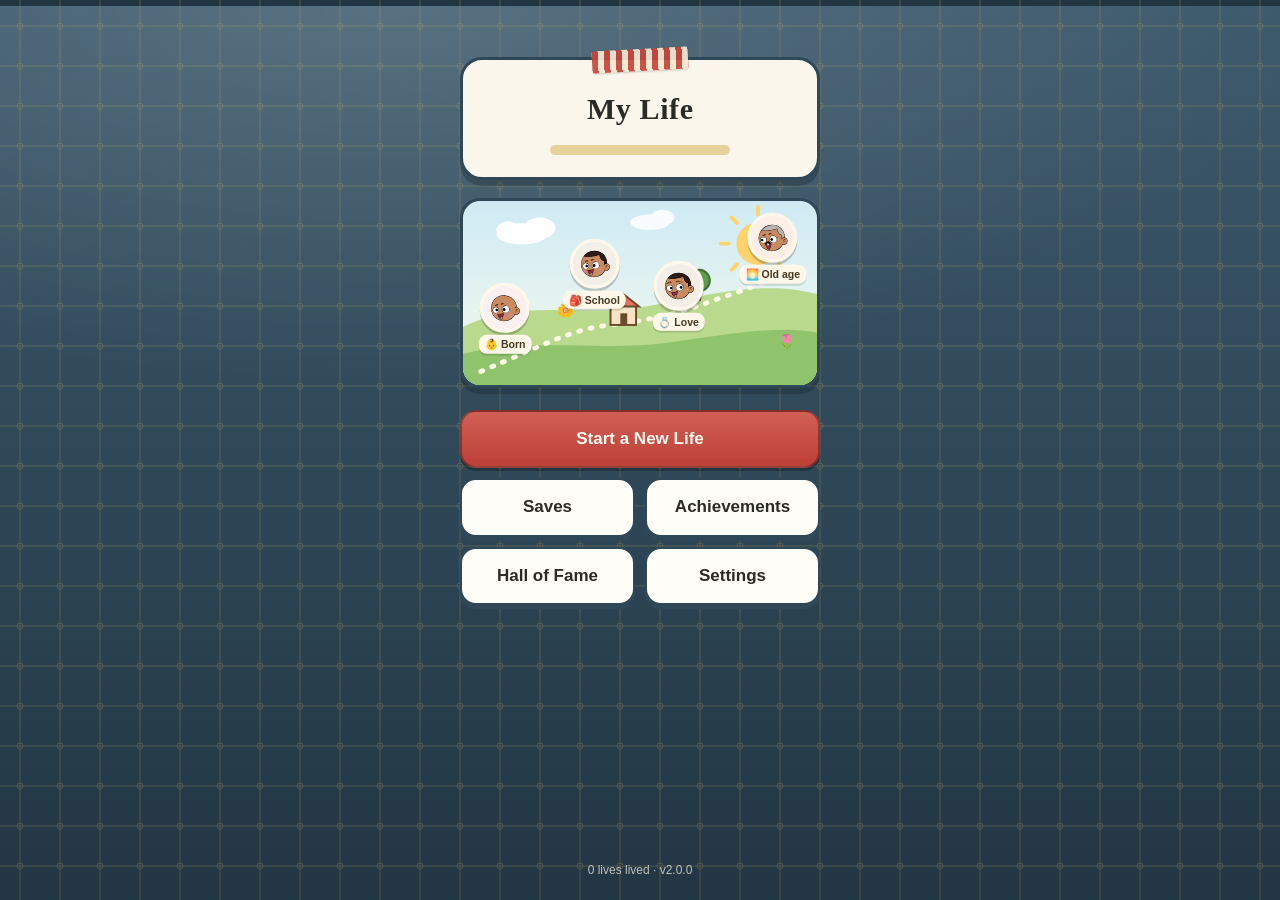
==== web/index.html @ f68b86b7 "v2.0: identity-exclusive years and New Years, red & spy families, partners, prison, nanny, graves [s" ====
<!doctype html>
<html lang="zh-CN">
<head>
<meta charset="utf-8">
<meta name="viewport" content="width=device-width, initial-scale=1, maximum-scale=1, user-scalable=no, viewport-fit=cover">
<meta name="theme-color" content="#f6f9f3" media="(prefers-color-scheme: light)">
<meta name="theme-color" content="#1d3a2e" media="(prefers-color-scheme: dark)">
<meta name="format-detection" content="telephone=no">
<title>我的一生 · My Life</title>
<link rel="stylesheet" href="css/style.css">
</head>
<body>
<div id="app"></div>
<script src="js/core.js"></script>
<script src="js/s2t.js"></script>
<script src="js/data/world.js"></script>
<script src="js/data/names.js"></script>
<script src="js/data/edu.js"></script>
<script src="js/data/jobs.js"></script>
<script src="js/data/people.js"></script>
<script src="js/data/items.js"></script>
<script src="js/data/history.js"></script>
<script src="js/data/history2.js"></script>
<script src="js/data/codes.js"></script>
<script src="js/engine/base.js"></script>
<script src="js/engine/npc.js"></script>
<script src="js/engine/life.js"></script>
<script src="js/engine/school.js"></script>
<script src="js/engine/career.js"></script>
<script src="js/engine/service.js"></script>
<script src="js/engine/crime.js"></script>
<script src="js/engine/money.js"></script>
<script src="js/engine/health.js"></script>
<script src="js/engine/love.js"></script>
<script src="js/engine/year.js"></script>
<script src="js/engine/vip.js"></script>
<script src="js/engine/ending.js"></script>
<script src="js/engine/chat.js"></script>
<script src="js/engine/actions.js"></script>
<script src="js/engine/actions2.js"></script>
<script src="js/engine/npcacts.js"></script>
<script src="js/events/child.js"></script>
<script src="js/events/teen.js"></script>
<script src="js/events/adult.js"></script>
<script src="js/events/love.js"></script>
<script src="js/engine/circle.js"></script>
<script src="js/events/work.js"></script>
<script src="js/events/old.js"></script>
<script src="js/events/people.js"></script>
<script src="js/events/more.js"></script>
<script src="js/events/jobs2.js"></script>
<script src="js/events/origins.js"></script>
<script src="js/events/fame2.js"></script>
<script src="js/events/school2.js"></script>
<script src="js/events/misc.js"></script>
<script src="js/events/era.js"></script>
<script src="js/events/status.js"></script>
<script src="js/events/estate.js"></script>
<script src="js/events/underworld.js"></script>
<script src="js/events/class.js"></script>
<script src="js/events/prison.js"></script>
<script src="js/events/family2.js"></script>
<script src="js/events/childhood.js"></script>
<script src="js/events/identity.js"></script>
<script src="js/events/royal.js"></script>
<script src="js/events/jobs3.js"></script>
<script src="js/events/family3.js"></script>
<script src="js/events/endings2.js"></script>
<script src="js/events/family4.js"></script>
<script src="js/events/persona.js"></script>
<script src="js/events/kidlife.js"></script>
<script src="js/events/batch6.js"></script>
<script src="js/events/batch7.js"></script>
<script src="js/events/batch8.js"></script>
<script src="js/events/batch9.js"></script>
<script src="js/events/batch10.js"></script>
<script src="js/events/batch11.js"></script>
<script src="js/events/stories11.js"></script>
<script src="js/events/batch12.js"></script>
<script src="js/events/stories12.js"></script>
<script src="js/events/batch13.js"></script>
<script src="js/events/spy.js"></script>
<script src="js/events/batch14.js"></script>
<script src="js/events/life14.js"></script>
<script src="js/events/stories14.js"></script>
<script src="js/events/jobs15a.js"></script>
<script src="js/events/jobs15b.js"></script>
<script src="js/events/origins15a.js"></script>
<script src="js/events/origins15b.js"></script>
<script src="js/events/world15.js"></script>
<script src="js/events/service15.js"></script>
<script src="js/events/life15.js"></script>
<script src="js/events/talents15.js"></script>
<script src="js/events/partners15.js"></script>
<script src="js/events/features15.js"></script>
<script src="js/events/pending17.js"></script>
<script src="js/events/jobs17.js"></script>
<script src="js/events/origins17.js"></script>
<script src="js/events/world17.js"></script>
<script src="js/events/spy17.js"></script>
<script src="js/events/kids17.js"></script>
<script src="js/events/daily17.js"></script>
<script src="js/events/v18.js"></script>
<script src="js/events/stories18.js"></script>
<script src="js/events/v19.js"></script>
<script src="js/events/v19b.js"></script>
<script src="js/events/stories19.js"></script>
<script src="js/events/v20.js"></script>
<script src="js/events/v21.js"></script>
<script src="js/events/stories21.js"></script>
<script src="js/events/clean.js"></script>
<script src="js/games/games.js"></script>
<script src="js/games/games2.js"></script>
<script src="js/ui/avatar.js"></script>
<script src="js/lib/dicebear.js"></script>
<script src="js/lib/avstyles.js"></script>
<script src="js/ui/avatar2.js"></script>
<script src="js/ui/audio.js"></script>
<script src="js/ui/ui.js"></script>
<script src="js/ui/skins.js"></script>
<script src="js/ui/screens.js"></script>
<script src="js/ui/pages.js"></script>
<script src="js/ui/main.js"></script>
<script src="js/ui/ui2.js"></script>
<script src="js/ui/ui3.js"></script>
<script src="js/ui/ui4.js"></script>
<script src="js/ui/ui5.js"></script>
<script src="js/ui/ui6.js"></script>
<script src="js/ui/ui7.js"></script>
<script src="js/ui/ui8.js"></script>
<script src="js/ui/ui9.js"></script>
</body>
</html>
---- web/css/style.css ----
/* My Life — a ring-bound notebook on a wooden desk */
:root {
  --desk: #8d5d3b;
  --desk2: #6f4529;
  --desk3: #a8744b;
  --paper: #fbf6ea;
  --paper2: #fffdf6;
  --line: #e9dcc2;
  --grid: #efe4cf;
  --grid2: #dccaa8;
  --ink: #3d2b20;
  --ink2: #6f5a4a;
  --ink3: #a48f7c;
  --brown: #5b3a29;
  --green: #5a8a3a;
  --red: #c94a35;
  --blue: #3a7bbf;
  --blue-soft: #f6ead0;
  --yellow: #f2c94c;
  --yellow-soft: #f8e6a2;
  --rose: #ee8e8c;
  --sky: #6d9be3;
  --leaf: #93cf63;
  --gold: #efc463;
  --coral: #f0a06a;
  --violet: #a98be2;
  --teal: #7fd0c2;
  --track: #4b3a31;
  --shadow: 0 2px 0 rgba(61, 43, 32, .12), 0 10px 24px rgba(61, 43, 32, .18);
  --veil: rgba(40, 24, 14, .5);
  --serif: "Kaiti SC", "STKaiti", "KaiTi", "BiauKai", "Songti SC", "Noto Serif CJK SC", Georgia, serif;
  --round: "Yuanti SC", "PingFang SC", "PingFang TC", "Hiragino Maru Gothic ProN", -apple-system, "Helvetica Neue", Arial, sans-serif;
  --sans: -apple-system, "PingFang SC", "PingFang TC", "Hiragino Sans GB", "Noto Sans CJK SC", "Helvetica Neue", Arial, sans-serif;
  --safe-t: env(safe-area-inset-top, 0px);
  --safe-b: env(safe-area-inset-bottom, 0px);
  color-scheme: light;
}
:root[data-theme="dark"] {
  --desk: #3a281d; --desk2: #2a1c14; --desk3: #4d3527;
  --paper: #2a2420; --paper2: #332b26; --line: rgba(255, 240, 220, .08); --grid: rgba(255, 240, 220, .08); --grid2: rgba(255, 240, 220, .16);
  --ink: #f2e7d8; --ink2: #cdbba6; --ink3: #9c8977; --brown: #1c120c;
  --green: #a9d58a; --red: #f08f7a; --blue: #8fbaf0; --blue-soft: rgba(242, 201, 76, .14); --yellow: #f2d27a; --yellow-soft: rgba(242, 210, 122, .22);
  --track: #1c1511;
  --shadow: 0 2px 0 rgba(0, 0, 0, .3), 0 10px 26px rgba(0, 0, 0, .45); --veil: rgba(10, 6, 4, .62); color-scheme: dark;
}
@media (prefers-color-scheme: dark) {
  :root[data-theme="sysdark-unused"] {
    --desk: #3a281d; --desk2: #2a1c14; --desk3: #4d3527;
    --paper: #2a2420; --paper2: #332b26; --line: rgba(255, 240, 220, .08); --grid: rgba(255, 240, 220, .08); --grid2: rgba(255, 240, 220, .16);
    --ink: #f2e7d8; --ink2: #cdbba6; --ink3: #9c8977; --brown: #1c120c;
    --green: #a9d58a; --red: #f08f7a; --blue: #8fbaf0; --blue-soft: rgba(242, 201, 76, .14); --yellow: #f2d27a; --yellow-soft: rgba(242, 210, 122, .22);
    --track: #1c1511;
    --shadow: 0 2px 0 rgba(0, 0, 0, .3), 0 10px 26px rgba(0, 0, 0, .45); --veil: rgba(10, 6, 4, .62); color-scheme: dark;
  }
}
* { box-sizing: border-box; -webkit-tap-highlight-color: transparent; }
html, body { margin: 0; height: 100%; overflow: hidden; background: var(--paper); color: var(--ink); font-family: var(--sans); font-size: 15px; line-height: 1.55; -webkit-user-select: none; user-select: none; -webkit-text-size-adjust: 100%; }
button { font: inherit; color: inherit; border: 0; background: none; padding: 0; cursor: pointer; touch-action: manipulation; }
input, textarea, select { font: inherit; color: var(--ink); -webkit-user-select: text; user-select: text; }
button:focus-visible, input:focus-visible, select:focus-visible { outline: 2px solid var(--blue); outline-offset: 2px; }
.num { font-variant-numeric: tabular-nums; }
#app { position: fixed; inset: 0; display: flex; flex-direction: column; }

/* paper surfaces */
.grid-paper, .lined {
  background-color: var(--paper);
  background-image: repeating-linear-gradient(to bottom, transparent 0, transparent 31px, var(--line) 31px, var(--line) 32px);
  background-position: 0 6px;
}
.wood {
  background-color: var(--desk);
  background-image:
    radial-gradient(120% 60% at 20% 0%, rgba(255, 255, 255, .08), transparent 60%),
    repeating-linear-gradient(97deg, rgba(0, 0, 0, .06) 0 2px, transparent 2px 11px),
    repeating-linear-gradient(83deg, rgba(255, 255, 255, .035) 0 1px, transparent 1px 17px),
    linear-gradient(180deg, var(--desk3), var(--desk) 40%, var(--desk2));
}

/* ---------- the desk ---------- */
.desk { flex: 1; display: flex; flex-direction: column; overflow: hidden; position: relative;
  background-color: var(--desk);
  background-image:
    radial-gradient(120% 60% at 20% 0%, rgba(255, 255, 255, .08), transparent 60%),
    repeating-linear-gradient(97deg, rgba(0, 0, 0, .06) 0 2px, transparent 2px 11px),
    repeating-linear-gradient(83deg, rgba(255, 255, 255, .035) 0 1px, transparent 1px 17px),
    linear-gradient(180deg, var(--desk3), var(--desk) 40%, var(--desk2));
  padding: calc(var(--safe-t) + 6px) 10px calc(var(--safe-b) + 8px) 18px; }
.leaf { position: absolute; width: 74px; height: 74px; pointer-events: none; opacity: .9; z-index: 0;
  background: no-repeat center/contain url("data:image/svg+xml,%3Csvg xmlns='http://www.w3.org/2000/svg' viewBox='0 0 100 100'%3E%3Cpath d='M50 92 C49 75 47 62 44 52 C30 50 12 40 8 22 C24 14 40 18 50 30 C60 18 76 14 92 22 C88 40 70 50 56 52 C53 62 51 75 50 92Z' fill='%23c9dc7a' stroke='%23a6bd55' stroke-width='2'/%3E%3Cpath d='M50 90 V34 M50 52 L30 32 M50 52 L70 32' stroke='%23a6bd55' stroke-width='1.5' fill='none'/%3E%3C/svg%3E"); }
.leaf.l1 { top: calc(var(--safe-t) - 8px); left: 34%; transform: rotate(160deg); }
.leaf.l2 { bottom: calc(var(--safe-b) - 14px); right: -14px; transform: rotate(-30deg); width: 86px; height: 86px; }
.deskbar { display: flex; align-items: center; justify-content: space-between; gap: 8px; padding: 0 2px 6px 4px; position: relative; z-index: 2; }
.agechip { color: #fff8ea; font-family: var(--round); font-weight: 800; font-size: 20px; text-shadow: 0 2px 0 rgba(0, 0, 0, .25); display: flex; align-items: baseline; gap: 8px; }
.agechip small { font-size: 12.5px; font-weight: 600; opacity: .8; }
.pills { display: flex; gap: 8px; }
.pill { height: 36px; min-width: 48px; padding: 0 12px; border-radius: 18px; background: rgba(40, 24, 14, .35); color: #fff8ea; font-size: 17px; font-weight: 800; display: grid; place-items: center; position: relative; box-shadow: inset 0 1px 0 rgba(255, 255, 255, .12); }
.pill:active { background: rgba(40, 24, 14, .55); }
.pill .badge { top: -4px; right: -4px; }

/* the ring-bound notebook */
.book { flex: 1; min-height: 0; position: relative; z-index: 1; border-radius: 20px; background: var(--brown); padding: 0 0 7px 0; box-shadow: 0 6px 0 rgba(0, 0, 0, .18), 0 14px 30px rgba(0, 0, 0, .25); }
.book .page { position: absolute; inset: 0 7px 9px 10px; border-radius: 16px; background: var(--paper); overflow: hidden; display: flex; flex-direction: column; border: 2.5px solid #4a2f21; }
.ring { position: absolute; left: -15px; width: 32px; height: 18px; border: 5px solid #d9a55a; border-right-color: transparent; border-radius: 12px 0 0 12px; z-index: 3; box-shadow: inset 0 -2px 0 rgba(0, 0, 0, .15), 0 2px 0 rgba(0, 0, 0, .25); }
.ring.r1 { top: 14%; } .ring.r2 { top: calc(14% + 24px); } .ring.r3 { top: 64%; } .ring.r4 { top: calc(64% + 24px); }
.ribbon { text-align: center; padding: 10px 0 2px; }
.ribbon span { display: inline-block; font-family: var(--serif); font-size: 16px; letter-spacing: .25em; color: #5b3a29; padding: 3px 26px; background: linear-gradient(transparent 12%, #f3dc9e 12%, #f3dc9e 88%, transparent 88%); border-radius: 40% 60% 55% 45% / 60% 40% 60% 40%; }
:root[data-theme="dark"] .ribbon span { color: #3b2a20; }

/* ---------- header (inside the page) ---------- */
.hdr { padding: 6px 14px 8px 18px; display: flex; gap: 12px; align-items: center; position: relative; z-index: 2; }
.hdr .av { width: 66px; height: 66px; flex: none; border-radius: 50%; overflow: hidden; border: 3.5px solid var(--brown); background: #fff; box-shadow: 0 2px 0 rgba(0, 0, 0, .12); }
:root[data-theme="dark"] .hdr .av { border-color: #c9a27a; }
.hdr .who { flex: 1; min-width: 0; }
.hdr .nm { font-family: var(--serif); font-size: 22px; font-weight: 700; display: flex; align-items: baseline; gap: 8px; white-space: nowrap; overflow: hidden; letter-spacing: .06em; }
.hdr .ttl { font-family: var(--serif); font-size: 14px; color: var(--ink2); white-space: nowrap; overflow: hidden; text-overflow: ellipsis; margin-top: 2px; }
.purse { display: flex; flex-direction: column; align-items: flex-end; gap: 6px; flex: none; }
.money { font-family: var(--round); font-weight: 800; font-size: 15px; white-space: nowrap; display: flex; align-items: center; gap: 5px; color: var(--ink); }
.money .note { width: 18px; height: 13px; border-radius: 3px; background: linear-gradient(135deg, #bfe3d8, #8fc9b8); border: 1.5px solid #4f8f7c; transform: rotate(-12deg); display: inline-block; }
.money.neg { color: var(--red); }
.energy { display: flex; align-items: center; gap: 6px; color: var(--ink2); white-space: nowrap; font-size: 12.5px; font-family: var(--serif); }
.energy .bar { position: relative; width: 82px; height: 20px; border-radius: 10px; background: var(--track); overflow: hidden; border: 2px solid var(--brown); }
.energy .bar i { display: block; height: 100%; background: linear-gradient(180deg, #8fdcf0, #55b8d8); border-radius: 8px; }
.energy .bar b { position: absolute; inset: 0; display: grid; place-items: center; color: #fff; font-size: 11.5px; font-family: var(--round); font-weight: 800; text-shadow: 0 1px 0 rgba(0, 0, 0, .35); }
.hbtn { width: 38px; height: 38px; border-radius: 50%; display: grid; place-items: center; font-size: 19px; position: relative; flex: none; }
.badge { position: absolute; top: 2px; right: 0; min-width: 18px; height: 18px; padding: 0 4px; border-radius: 9px; background: var(--red); color: #fff; font-size: 11px; font-weight: 800; line-height: 18px; text-align: center; box-shadow: 0 0 0 2px #fff8ea; }
.vipmark { font-size: 11px; font-weight: 800; color: #6b4a00; background: linear-gradient(180deg, #ffe08a, #f2b632); border-radius: 6px; padding: 0 5px; font-family: var(--round); letter-spacing: 0; }

/* ---------- stats ---------- */
.stats { display: grid; grid-template-columns: 1fr 1fr; gap: 7px 14px; padding: 4px 14px 10px 18px; }
.st { display: flex; align-items: center; gap: 7px; font-size: 14px; color: var(--ink); font-family: var(--serif); }
.st .l { width: 2.4em; flex: none; letter-spacing: .1em; }
:root[lang="en"] .st .l { width: 4.4em; letter-spacing: 0; font-size: 12px; font-family: var(--round); font-weight: 700; white-space: nowrap; }
.bars2 .st .l { width: auto; min-width: 2.4em; }
:root[lang="en"] .bars2 .st .l { width: 5.4em; }
.bars2 .st .bar { height: 18px; }
:root[lang="en"] .hdr .nm { font-size: 19px; letter-spacing: 0; }
:root[lang="en"] .hdr .ttl { font-size: 12.5px; }
:root[lang="en"] .energy .lbl { display: none; }
.hdr .nm span:first-child { overflow: visible; text-overflow: clip; }
.st .bar { position: relative; flex: 1; height: 22px; border-radius: 11px; background: var(--track); overflow: hidden; border: 2px solid var(--brown); }
.st .bar i { display: block; height: 100%; border-radius: 9px; transition: width .4s; box-shadow: inset 0 3px 0 rgba(255, 255, 255, .25); }
.st .bar b { position: absolute; inset: 0; display: grid; place-items: center; color: #fff; font-family: var(--round); font-size: 12.5px; font-weight: 800; text-shadow: 0 1px 0 rgba(0, 0, 0, .4); }
.c-rose { background: var(--rose); } .c-sky { background: var(--sky); } .c-leaf { background: var(--leaf); } .c-gold { background: var(--gold); } .c-coral { background: var(--coral); } .c-violet { background: var(--violet); } .c-teal { background: var(--teal); }

/* ---------- diary ---------- */
.diary { flex: 1; overflow-y: auto; -webkit-overflow-scrolling: touch; padding: 4px 16px 32px 22px; position: relative; border-top: 1.5px dashed var(--grid2); font-family: var(--serif); background-attachment: local; background-position: 0 4px; }
.yr { margin: 0; }
.yr h4 { margin: 0 0 2px; font-size: 18px; font-weight: 700; color: var(--ink); display: flex; gap: 10px; align-items: baseline; line-height: 32px; }
.yr h4 .a { font-family: var(--round); font-weight: 800; }
.yr h4 .y { color: var(--ink3); font-weight: 500; font-size: 12.5px; font-family: var(--round); }
.yr p { margin: 0; font-size: 16px; line-height: 32px; letter-spacing: .03em; }
.yr p.n { color: var(--ink2); font-size: 14px; }
.more { display: block; margin: 0 auto; height: 32px; line-height: 32px; color: var(--blue); font-size: 13px; font-family: var(--round); }

/* ---------- fabric tabs & pencil ---------- */
.tabs { display: grid; grid-template-columns: repeat(4, 1fr); gap: 8px; padding: 0 6px; margin-top: -4px; position: relative; z-index: 2; }
.tab { height: 52px; border-radius: 4px 4px 12px 12px; display: grid; place-items: center; font-family: var(--round); font-size: 19px; font-weight: 900; color: #fff; letter-spacing: .12em; text-shadow: 0 2px 0 rgba(0, 0, 0, .28); position: relative; box-shadow: 0 4px 0 rgba(0, 0, 0, .22); transform: rotate(var(--tilt, 0deg)); }
.tab::before { content: ""; position: absolute; inset: 4px; border: 2px dashed rgba(255, 255, 255, .55); border-radius: 3px 3px 9px 9px; }
.tab span { position: relative; }
:root[lang="en"] .tab { font-size: 12.5px; letter-spacing: 0; }
.tab:active { transform: translateY(2px) rotate(var(--tilt, 0deg)); box-shadow: 0 2px 0 rgba(0, 0, 0, .22); }
.t-yellow { background: linear-gradient(180deg, #f8d466, #eeb93c); --tilt: -2deg; }
.t-red { background: linear-gradient(180deg, #f08c7c, #dc6a5a); --tilt: 1.5deg; }
.t-blue { background: linear-gradient(180deg, #7fb4ee, #5492d8); --tilt: -1deg; }
.t-green { background: linear-gradient(180deg, #8fd06f, #67b04c); --tilt: 2deg; }
.pencilrow { padding: 12px 4px 0; position: relative; z-index: 2; }
.pencil { width: 100%; height: 62px; display: flex; align-items: stretch; filter: drop-shadow(0 5px 0 rgba(0, 0, 0, .25)); transition: transform .12s; }
.pencil .body { flex: 1; border-radius: 22px 6px 6px 22px; background: linear-gradient(180deg, #e5644c 0%, #c84530 45%, #a9341f 100%); color: #fff7ea; display: flex; flex-direction: column; align-items: center; justify-content: center; border: 2.5px solid #5b2416; border-right: 0; position: relative; }
.pencil .body::before { content: ""; position: absolute; left: 10px; right: 6px; top: 9px; height: 5px; border-radius: 3px; background: rgba(255, 255, 255, .22); }
.pencil .body b { font-family: var(--serif); font-size: 23px; letter-spacing: .3em; line-height: 1.1; text-shadow: 0 2px 0 rgba(0, 0, 0, .25); }
:root[lang="en"] .pencil .body b { font-family: var(--round); letter-spacing: .06em; font-size: 19px; }
.pencil .body small { font-size: 11px; opacity: .85; font-family: var(--round); letter-spacing: .05em; }
.pencil .tip { width: 58px; flex: none; position: relative; background: #f1d1a2; clip-path: polygon(0 0, 100% 50%, 0 100%); }
.pencil .tip::after { content: ""; position: absolute; right: 0; top: 50%; width: 18px; height: 20px; transform: translateY(-50%); background: #3a2a22; clip-path: polygon(0 0, 100% 50%, 0 100%); }
.pencil:active { transform: translateY(3px); filter: drop-shadow(0 2px 0 rgba(0, 0, 0, .25)); }
.pencil[disabled] { opacity: .6; }
.pencil.thud { animation: thud .35s ease-out; }
@keyframes thud { 0% { transform: translateX(-6px); } 50% { transform: translateX(4px); } 100% { transform: none; } }
/* ---------- sheets (pages over the diary) ---------- */
.sheet { position: fixed; inset: 0; z-index: 20; display: flex; flex-direction: column; background: var(--paper); transform: translateY(100%); transition: transform .26s cubic-bezier(.2, .8, .2, 1); }
.sheet.on { transform: none; }
.sheet .sh { padding: calc(var(--safe-t) + 8px) 8px 8px; display: flex; align-items: center; gap: 6px; background: var(--paper2); border-bottom: 2px solid var(--grid2); }
.sheet .sh h3 { flex: 1; margin: 0; font-family: var(--serif); font-size: 18px; text-align: center; }
.sheet .sh .sp { width: 38px; }
.sheet .sb { flex: 1; overflow-y: auto; -webkit-overflow-scrolling: touch; padding: 12px 14px calc(var(--safe-b) + 20px); }
.back { width: 38px; height: 38px; border-radius: 50%; font-size: 22px; display: grid; place-items: center; color: var(--blue); }

/* list rows */
.grp { font-size: 12.5px; color: var(--green); font-weight: 700; margin: 14px 2px 6px; display: flex; align-items: center; gap: 8px; }
.grp::after { content: ""; flex: 1; height: 1px; background: var(--grid2); }
.grp:first-child { margin-top: 2px; }
.row { display: flex; align-items: center; gap: 11px; width: 100%; text-align: left; padding: 10px 11px; background: var(--paper2); border: 1px solid var(--grid2); border-radius: 12px; margin-bottom: 7px; min-height: 52px; }
.row:active { background: var(--blue-soft); }
.row .ic { font-size: 23px; width: 32px; text-align: center; flex: none; }
.row .avs { width: 40px; height: 40px; border-radius: 50%; overflow: hidden; flex: none; border: 1.5px solid var(--grid2); background: var(--paper); }
.row .tx { flex: 1; min-width: 0; }
.row .t { font-weight: 600; font-size: 15px; display: flex; align-items: center; gap: 6px; }
.row .s { font-size: 12.5px; color: var(--ink2); white-space: nowrap; overflow: hidden; text-overflow: ellipsis; }
.row .s.wrap { white-space: normal; }
.row .rt { flex: none; text-align: right; font-size: 12px; color: var(--ink2); display: flex; flex-direction: column; align-items: flex-end; gap: 2px; }
.row.dis { opacity: .45; }
.row.lock .t::after { content: "🔒"; font-size: 13px; }
.chip { display: inline-block; font-size: 11.5px; padding: 0 6px; border-radius: 6px; background: var(--grid); color: var(--ink2); white-space: nowrap; }
.chip.e { background: rgba(78, 165, 106, .18); background: color-mix(in srgb, var(--leaf) 18%, transparent); color: var(--green); }
.chip.m { background: var(--yellow-soft); color: var(--ink); }
.chip.tag { background: rgba(227, 169, 43, .25); background: color-mix(in srgb, var(--gold) 25%, transparent); color: var(--ink); }
.mini { height: 5px; border-radius: 3px; background: var(--grid); overflow: hidden; width: 70px; }
.mini i { display: block; height: 100%; background: var(--rose); }
.mini i.neg { background: var(--ink3); }
.card { background: var(--paper2); border: 1px solid var(--grid2); border-radius: 14px; padding: 13px 14px; margin-bottom: 10px; }
.card h5 { margin: 0 0 6px; font-size: 16px; font-family: var(--serif); }
.kv { display: grid; grid-template-columns: auto 1fr; gap: 3px 12px; font-size: 13.5px; }
.kv dt { color: var(--ink2); }
.kv dd { margin: 0; text-align: right; font-weight: 600; }
.pbar { height: 7px; border-radius: 4px; background: var(--grid); overflow: hidden; margin-top: 4px; }
.pbar i { display: block; height: 100%; background: var(--blue); }
.empty { text-align: center; color: var(--ink3); padding: 30px 10px; font-size: 14px; }

/* ---------- modal ---------- */
.veil { position: fixed; inset: 0; z-index: 50; background: var(--veil); display: flex; align-items: center; justify-content: center; padding: calc(var(--safe-t) + 14px) 16px calc(var(--safe-b) + 14px); opacity: 0; transition: opacity .18s; }
.veil.on { opacity: 1; }
.modal { width: 100%; max-width: 420px; max-height: 100%; display: flex; flex-direction: column; background: var(--paper2); border-radius: 16px; box-shadow: var(--shadow); overflow: hidden; transform: translateY(14px) scale(.98); transition: transform .2s; }
.veil.on .modal { transform: none; }
.modal .mh { padding: 14px 16px 10px; display: flex; align-items: center; gap: 10px; border-bottom: 2px solid var(--grid2); }
.modal .mh .ic { font-size: 28px; }
.modal .mh h3 { margin: 0; font-family: var(--serif); font-size: 19px; flex: 1; }
.modal .mh .x { font-size: 20px; color: var(--ink3); width: 32px; height: 32px; }
.modal .mb { padding: 14px 16px; overflow-y: auto; -webkit-overflow-scrolling: touch; }
.modal .mb .txt { font-size: 15.5px; line-height: 1.7; white-space: pre-wrap; }
.modal .mf { padding: 4px 16px 16px; display: flex; flex-direction: column; gap: 8px; }
.modal.news .mh { background: var(--yellow-soft); }
.modal.sad .mh { background: var(--grid); }
.opt { width: 100%; padding: 12px 14px; border-radius: 12px; border: 1.5px solid var(--blue); color: var(--blue); font-weight: 600; text-align: left; font-size: 15px; background: transparent; line-height: 1.4; }
.opt:active { background: var(--blue-soft); }
.opt.solid { background: var(--blue); color: var(--paper2); text-align: center; }
.opt.red { border-color: var(--red); color: var(--red); }
.opt[disabled] { opacity: .4; }
.opt small { display: block; font-weight: 400; font-size: 12px; opacity: .8; }
.deltas { display: flex; flex-wrap: wrap; gap: 6px; margin-top: 12px; }
.dl { font-size: 12.5px; font-weight: 700; padding: 2px 8px; border-radius: 999px; border: 1.5px solid currentColor; }
.dl.up { color: var(--green); } .dl.dn { color: var(--red); } .dl.note { color: var(--ink2); font-weight: 500; }
.npchead { display: flex; gap: 10px; align-items: center; margin-bottom: 10px; }
.npchead .avs { width: 44px; height: 44px; border-radius: 50%; overflow: hidden; border: 1.5px solid var(--grid2); }
.redpen { color: var(--red); font-family: var(--serif); }
.inp { width: 100%; padding: 11px 12px; border-radius: 10px; border: 1.5px solid var(--grid2); background: var(--paper); font-size: 16px; }
.sugs { display: flex; flex-wrap: wrap; gap: 6px; margin-top: 8px; }
.sug { padding: 6px 10px; border-radius: 999px; border: 1px solid var(--grid2); font-size: 13px; background: var(--paper); }

/* toast */
.toasts { position: fixed; left: 0; right: 0; top: calc(var(--safe-t) + 70px); z-index: 90; display: flex; flex-direction: column; align-items: center; gap: 6px; pointer-events: none; padding: 0 16px; }
.toast { background: var(--ink); color: var(--paper2); padding: 8px 14px; border-radius: 10px; font-size: 14px; box-shadow: var(--shadow); max-width: 100%; animation: tin .25s ease-out; }
@keyframes tin { from { opacity: 0; transform: translateY(-8px); } }

/* ---------- start & wizard ---------- */
.start { flex: 1; display: flex; flex-direction: column; padding: calc(var(--safe-t) + 30px) 24px calc(var(--safe-b) + 20px); overflow-y: auto; }
.start .title { text-align: center; margin: 4vh 0 4vh; }
.start .title h1 { font-family: var(--serif); font-size: 46px; letter-spacing: .32em; margin: 0 0 0 .32em; font-weight: 700; }
.start .title h1.long { font-size: clamp(30px, 9.6vw, 40px); letter-spacing: .12em; margin-left: .12em; white-space: nowrap; }
.start .title .en { color: var(--ink2); font-size: 14px; letter-spacing: .2em; }
.start .title .tline { width: 220px; margin: 12px auto 0; border-top: 2px solid var(--red); }
.start .btns { display: flex; flex-direction: column; gap: 10px; max-width: 360px; width: 100%; margin: 0 auto; }
.big { padding: 14px; border-radius: 14px; font-size: 17px; font-weight: 700; text-align: center; border: 2px solid var(--blue); color: var(--blue); background: var(--paper2); }
.big.solid { background: var(--blue); color: var(--paper2); }
.big:active { transform: scale(.98); }
.small-row { display: grid; grid-template-columns: 1fr 1fr; gap: 10px; }
.foot-note { text-align: center; color: var(--ink3); font-size: 12px; margin-top: auto; padding-top: 20px; }
.wiz { flex: 1; display: flex; flex-direction: column; overflow: hidden; }
.wiz .wh { padding: calc(var(--safe-t) + 10px) 10px 10px; display: flex; align-items: center; gap: 8px; background: var(--paper2); border-bottom: 2px solid var(--grid2); }
.wiz .wh h3 { margin: 0; flex: 1; text-align: center; font-family: var(--serif); font-size: 19px; }
.steps { display: flex; gap: 4px; justify-content: center; padding: 8px 0 0; }
.steps i { width: 22px; height: 4px; border-radius: 2px; background: var(--grid2); }
.steps i.on { background: var(--red); }
.wiz .wb { flex: 1; overflow-y: auto; padding: 14px 16px; }
.wiz .wf { padding: 10px 16px calc(var(--safe-b) + 14px); background: var(--paper2); border-top: 2px solid var(--grid2); }
.pickgrid { display: grid; grid-template-columns: repeat(3, 1fr); gap: 8px; }
.pk { padding: 12px 6px; border-radius: 12px; border: 1.5px solid var(--grid2); background: var(--paper2); text-align: center; font-size: 13.5px; }
.pk .e { font-size: 28px; display: block; line-height: 1.2; }
.pk.on { border-color: var(--red); box-shadow: inset 0 0 0 1.5px var(--red); }
.pk.dis { opacity: .4; }
.seg { display: flex; border: 1.5px solid var(--blue); border-radius: 12px; overflow: hidden; }
.seg button { flex: 1; padding: 10px 4px; color: var(--blue); font-weight: 600; }
.seg button.on { background: var(--blue); color: var(--paper2); }
.label { font-weight: 700; margin: 16px 0 8px; font-size: 14px; }
.label:first-child { margin-top: 0; }
.tal { display: flex; gap: 10px; align-items: flex-start; padding: 10px 12px; border-radius: 12px; border: 1.5px solid var(--grid2); background: var(--paper2); margin-bottom: 8px; text-align: left; width: 100%; }
.tal.on { border-color: var(--red); box-shadow: inset 0 0 0 1.5px var(--red); }
.tal .r { width: 8px; align-self: stretch; border-radius: 4px; flex: none; }
.r1 { background: var(--sky); } .r2 { background: var(--violet); } .r3 { background: var(--gold); } .rneg { background: var(--ink3); }
.tal b { display: block; font-size: 15px; }
.tal span { font-size: 12.5px; color: var(--ink2); }
.slider { display: flex; align-items: center; gap: 8px; margin-bottom: 6px; }
.slider .k { width: 52px; font-size: 13px; }
.slider .v { width: 34px; text-align: right; font-weight: 700; }
.slider button { width: 30px; height: 30px; border-radius: 8px; border: 1.5px solid var(--blue); color: var(--blue); font-weight: 700; }
.slider .bar { flex: 1; height: 7px; border-radius: 4px; background: var(--grid); overflow: hidden; }
.slider .bar i { display: block; height: 100%; background: var(--blue); }

/* ---------- report card (ending) ---------- */
.report { position: relative; background: var(--paper2); border: 2px solid var(--green); border-radius: 6px; padding: 18px 16px 16px; margin-bottom: 14px; }
.report h2 { font-family: var(--serif); text-align: center; margin: 0 0 4px; font-size: 22px; letter-spacing: .2em; }
.report .sub { text-align: center; color: var(--ink2); font-size: 13px; }
.report .title2 { font-family: var(--serif); font-size: 26px; text-align: center; margin: 14px 0 4px; }
.report .gstamp { position: absolute; right: 14px; top: 46px; width: 78px; height: 78px; border-radius: 50%; border: 3px solid var(--red); color: var(--red); display: grid; place-items: center; font-family: var(--serif); font-size: 40px; font-weight: 700; transform: rotate(14deg); opacity: .9; }
.report .epi { font-family: var(--serif); text-align: center; color: var(--ink2); margin: 10px 0 0; font-size: 15px; }
.scoretbl { width: 100%; border-collapse: collapse; margin-top: 12px; font-size: 13.5px; }
.scoretbl td { padding: 4px 2px; border-bottom: 1px dashed var(--grid2); }
.scoretbl td:last-child { text-align: right; font-weight: 700; }
.tl { list-style: none; margin: 0; padding: 0; }
.tl li { display: grid; grid-template-columns: 44px 1fr; gap: 8px; font-size: 13.5px; padding: 3px 0; }
.tl li b { color: var(--red); text-align: right; }

/* ---------- chat ---------- */
.chatlist .row .s { max-width: 100%; }
.convo { flex: 1; overflow-y: auto; padding: 12px 12px 8px; display: flex; flex-direction: column; gap: 8px; }
.bub { max-width: 78%; padding: 8px 12px; border-radius: 16px; font-size: 15px; line-height: 1.5; -webkit-user-select: text; user-select: text; word-break: break-word; }
.bub.n { align-self: flex-start; background: var(--paper2); border: 1.5px solid var(--grid2); border-bottom-left-radius: 4px; }
.bub.me { align-self: flex-end; background: var(--blue); color: var(--paper2); border-bottom-right-radius: 4px; }
.bub.s.when { font-size: 11px; letter-spacing: .5px; opacity: .8; margin-top: 4px; }
.bub.s { align-self: center; background: transparent; color: var(--ink3); font-size: 12.5px; padding: 2px 8px; text-align: center; }
.typing { align-self: flex-start; color: var(--ink3); font-size: 13px; padding: 2px 8px; }
.qk { display: flex; gap: 6px; overflow-x: auto; padding: 6px 10px; border-top: 1px solid var(--grid2); background: var(--paper2); -webkit-overflow-scrolling: touch; scrollbar-width: none; }
.qk::-webkit-scrollbar { display: none; }
.qk button { flex: none; padding: 6px 10px; border-radius: 999px; border: 1px solid var(--grid2); font-size: 13px; background: var(--paper); white-space: nowrap; }
.compose { display: flex; gap: 8px; padding: 8px 10px calc(var(--safe-b) + 10px); background: var(--paper2); }
.compose input { flex: 1; padding: 10px 12px; border-radius: 20px; border: 1.5px solid var(--grid2); background: var(--paper); font-size: 16px; }
.compose button { padding: 0 16px; border-radius: 20px; background: var(--blue); color: var(--paper2); font-weight: 700; }

/* ---------- profile ---------- */
.prof { display: flex; gap: 14px; align-items: center; margin-bottom: 12px; }
.prof .avs { width: 76px; height: 76px; border-radius: 50%; overflow: hidden; border: 2px solid var(--green); flex: none; background: var(--paper); }
.prof .nm { font-family: var(--serif); font-size: 21px; font-weight: 700; }
.prof .rl { color: var(--red); font-weight: 600; font-size: 13.5px; }
.bars2 { display: grid; grid-template-columns: 1fr 1fr; gap: 6px 14px; margin: 10px 0; }
.actgrid { display: grid; grid-template-columns: repeat(3, 1fr); gap: 7px; margin-top: 12px; }
.ab { padding: 9px 4px; border-radius: 12px; border: 1.5px solid var(--grid2); background: var(--paper); font-size: 12.5px; text-align: center; line-height: 1.3; }
.ab span { display: block; font-size: 22px; }
.ab:active { background: var(--blue-soft); }
.ab .c { font-size: 11px; color: var(--ink3); }
.hidden-stats { margin-top: 8px; padding: 8px 10px; border-radius: 10px; border: 1px dashed var(--gold); font-size: 13px; }

/* ---------- game host ---------- */
.ghost { position: fixed; inset: 0; z-index: 70; background: var(--paper); display: flex; flex-direction: column; }
.ghost .gh { padding: calc(var(--safe-t) + 10px) 14px 10px; display: flex; align-items: center; gap: 10px; background: var(--paper2); border-bottom: 2px solid var(--grid2); }
.ghost .gh h3 { margin: 0; flex: 1; font-family: var(--serif); font-size: 18px; }
.ghost .gb { flex: 1; position: relative; overflow: hidden; display: flex; flex-direction: column; }
.ghost .intro { flex: 1; display: flex; flex-direction: column; justify-content: center; gap: 12px; padding: 24px; text-align: center; }
.ghost .intro .e { font-size: 64px; }
.ghost .intro p { margin: 0; color: var(--ink2); }
.ghost canvas { display: block; width: 100%; flex: 1; touch-action: none; }
.ghud { display: flex; justify-content: space-between; padding: 8px 14px; font-weight: 700; font-size: 15px; }
.gctl { display: flex; gap: 10px; padding: 10px 14px calc(var(--safe-b) + 14px); }
.gctl button { flex: 1; padding: 16px 0; border-radius: 14px; font-size: 18px; font-weight: 700; border: 2px solid var(--blue); color: var(--blue); background: var(--paper2); }
.gctl button:active { background: var(--blue-soft); }
.gctl button.go { background: var(--blue); color: var(--paper2); }
.qcard { margin: 14px; padding: 16px; border-radius: 14px; background: var(--paper2); border: 1.5px solid var(--grid2); }
.qcard .q { font-size: 17px; font-weight: 600; margin-bottom: 12px; line-height: 1.5; }
.qcard .opt { margin-bottom: 8px; }
.opt.good { border-color: var(--leaf); background: rgba(78, 165, 106, .18); background: color-mix(in srgb, var(--leaf) 18%, transparent); color: var(--green); }
.opt.bad { border-color: var(--red); background: rgba(207, 59, 43, .14); background: color-mix(in srgb, var(--red) 14%, transparent); color: var(--red); }
.timer { height: 6px; background: var(--grid); margin: 0 14px; border-radius: 3px; overflow: hidden; }
.timer i { display: block; height: 100%; background: var(--red); transition: width .1s linear; }
.cards4 { display: grid; grid-template-columns: repeat(4, 1fr); gap: 8px; padding: 14px; }
.mcard { aspect-ratio: 3/4; border-radius: 10px; background: var(--blue); color: transparent; font-size: 30px; display: grid; place-items: center; border: 2px solid var(--blue); transition: transform .15s; }
.mcard.up, .mcard.done { background: var(--paper2); color: var(--ink); }
.mcard.done { opacity: .5; }
.pcard { width: 52px; height: 74px; border-radius: 8px; background: #fff; color: #222; border: 1.5px solid #bbb; display: grid; place-items: center; font-size: 20px; font-weight: 700; box-shadow: 0 2px 4px rgba(0, 0, 0, .15); }
.pcard.r { color: #c4271b; }
.pcard.back { background: repeating-linear-gradient(45deg, var(--blue), var(--blue) 6px, #3d6bc0 6px, #3d6bc0 12px); }
.hand { display: flex; gap: 6px; flex-wrap: wrap; justify-content: center; min-height: 80px; }
.tile { width: 34px; height: 46px; border-radius: 6px; background: #fbfaf2; color: #222; border: 1.5px solid #c9c3a8; display: grid; place-items: center; font-size: 13px; font-weight: 700; line-height: 1; box-shadow: 0 2px 0 #b8b090; }
.tile.sel { transform: translateY(-8px); border-color: var(--red); }
.tile.m { color: #c4271b; } .tile.p { color: #1d6f42; } .tile.s { color: #1f4fa3; } .tile.z { color: #222; }
.dice { display: flex; gap: 12px; justify-content: center; margin: 20px 0; }
.die { width: 58px; height: 58px; border-radius: 12px; background: #fff; color: #222; border: 2px solid #999; display: grid; place-items: center; font-size: 30px; font-weight: 700; }
.ind { display: grid; grid-template-columns: 1fr 1fr; gap: 6px 12px; padding: 10px 14px; font-size: 13px; }
.ind .bar { height: 6px; border-radius: 3px; background: var(--grid); overflow: hidden; margin-top: 2px; }
.ind .bar i { display: block; height: 100%; }
.suspects { display: grid; grid-template-columns: 1fr 1fr; gap: 8px; padding: 0 14px; }
.clue { margin: 0 14px 6px; padding: 8px 10px; border-left: 3px solid var(--red); background: var(--paper2); font-size: 14px; border-radius: 0 8px 8px 0; }


/* ---------- warm notebook theme for pages, dialogs, lists ---------- */
.sheet .sh, .wiz .wh, .ghost .gh {
  background-color: var(--desk);
  background-image: repeating-linear-gradient(97deg, rgba(0, 0, 0, .06) 0 2px, transparent 2px 11px), linear-gradient(180deg, var(--desk3), var(--desk2));
  color: #fff8ea; border-bottom: 3px solid var(--brown); }
.sheet .sh h3, .wiz .wh h3, .ghost .gh h3 { color: #fff8ea; text-shadow: 0 2px 0 rgba(0, 0, 0, .25); letter-spacing: .12em; }
.sheet .sh .back, .wiz .wh .back, .ghost .gh .back { color: #fff8ea; }
.sheet .sh button:not(.back), .ghost .gh button { color: #fff8ea; }
.sheet .sb { background-image: repeating-linear-gradient(to bottom, transparent 0, transparent 31px, var(--line) 31px, var(--line) 32px); }
.steps i { background: rgba(255, 248, 234, .3); } .steps i.on { background: #f3dc9e; }
.grp { color: var(--brown); font-family: var(--serif); font-size: 14px; letter-spacing: .08em; }
:root[data-theme="dark"] .grp { color: var(--ink2); }
@media (prefers-color-scheme: dark) { :root[data-theme="sysdark-unused"] .grp { color: var(--ink2); } }
.row { border: 2px solid var(--grid2); border-radius: 14px; box-shadow: 0 2px 0 var(--grid2); }
.row:active { background: var(--blue-soft); transform: translateY(1px); box-shadow: none; }
.row .avs, .npchead .avs { border: 2.5px solid var(--brown); background: #fff; }
.card { border: 2px solid var(--grid2); border-radius: 16px; box-shadow: 0 2px 0 var(--grid2); }
.card h5 { letter-spacing: .06em; }
.modal { border: 3px solid var(--brown); border-radius: 22px; background: var(--paper2); }
.modal .mh { border-bottom: 2px dashed var(--grid2); }
.modal .mh h3 { letter-spacing: .06em; }
.modal.news .mh { background: #fbeec2; }
:root[data-theme="dark"] .modal.news .mh { background: rgba(242, 210, 122, .14); }
.modal .mb .txt { font-family: var(--serif); font-size: 16.5px; }
.opt { border: 2px solid var(--brown); color: var(--ink); background: var(--paper); border-radius: 14px; box-shadow: 0 3px 0 var(--brown); }
.opt:active { background: var(--blue-soft); transform: translateY(2px); box-shadow: 0 1px 0 var(--brown); }
.opt.solid { background: linear-gradient(180deg, #e5644c, #c84530); color: #fff8ea; border-color: #5b2416; box-shadow: 0 3px 0 #5b2416; }
.opt.red { border-color: var(--red); color: var(--red); box-shadow: 0 3px 0 var(--red); }
.opt.good { box-shadow: 0 3px 0 var(--leaf); } .opt.bad { box-shadow: 0 3px 0 var(--red); }
.big { border: 2.5px solid var(--brown); color: var(--ink); background: var(--paper2); border-radius: 16px; box-shadow: 0 4px 0 var(--brown); }
.big.solid { background: linear-gradient(180deg, #e5644c, #c84530); color: #fff8ea; border-color: #5b2416; box-shadow: 0 4px 0 #5b2416; }
.big:active { transform: translateY(3px); box-shadow: 0 1px 0 var(--brown); }
.start {
  background-color: var(--desk);
  background-image: radial-gradient(120% 60% at 20% 0%, rgba(255, 255, 255, .08), transparent 60%), repeating-linear-gradient(97deg, rgba(0, 0, 0, .06) 0 2px, transparent 2px 11px), linear-gradient(180deg, var(--desk3), var(--desk) 40%, var(--desk2)); }
.start .title { background: var(--paper); border: 3px solid var(--brown); border-radius: 22px; padding: 26px 10px 22px; box-shadow: 0 6px 0 rgba(0, 0, 0, .2); max-width: 360px; width: 100%; margin: 3vh auto 4vh; position: relative; }
.start .title::before, .start .title::after { content: ""; position: absolute; left: -17px; width: 22px; height: 14px; border: 4.5px solid #d9a55a; border-right-color: transparent; border-radius: 10px 0 0 10px; }
.start .title::before { top: 28%; } .start .title::after { top: 58%; }
.start .title h1 { font-family: var(--serif); }
.start .title .tline { border-top: 0; height: 10px; width: 180px; border-radius: 6px; background: #f3dc9e; }
.start .foot-note { color: rgba(255, 248, 234, .75); }
.wiz .wb { background-color: var(--paper); }
.wiz .wf { background: var(--paper2); border-top: 2px dashed var(--grid2); }
.pk, .tal { border: 2px solid var(--grid2); box-shadow: 0 2px 0 var(--grid2); }
.pk.on, .tal.on { border-color: var(--red); box-shadow: 0 2px 0 var(--red), inset 0 0 0 1px var(--red); background: #fff4ea; }
:root[data-theme="dark"] .pk.on, :root[data-theme="dark"] .tal.on { background: rgba(240, 143, 122, .12); }
.seg { border: 2px solid var(--brown); }
.seg button { color: var(--ink); }
.seg button.on { background: var(--brown); color: #fff8ea; }
.slider button { border-color: var(--brown); color: var(--ink); }
.prof .avs { border: 3.5px solid var(--brown); background: #fff; width: 84px; height: 84px; }
.prof .nm { letter-spacing: .06em; }
.ab { border: 2px solid var(--grid2); box-shadow: 0 2px 0 var(--grid2); }
.report { border: 3px solid var(--brown); border-radius: 18px; }
.bub.me { background: #6a9d4f; }
.toast { background: var(--brown); color: #fff8ea; border-radius: 14px; }
:root[data-theme="dark"] .toast { background: #e9dcc5; color: #2a1c14; }
.gctl button { border-color: var(--brown); color: var(--ink); box-shadow: 0 3px 0 var(--brown); }
.gctl button.go { background: linear-gradient(180deg, #e5644c, #c84530); color: #fff8ea; border-color: #5b2416; }

@media (prefers-reduced-motion: reduce) { *, *::before, *::after { transition: none !important; animation: none !important; } }
@media (min-width: 700px) { body:not(.tablet) #app { max-width: 520px; margin: 0 auto; border-left: 1px solid var(--grid2); border-right: 1px solid var(--grid2); } }
html, body { background: var(--desk2); }
@media (max-height: 700px) { .hdr .av { width: 54px; height: 54px; } .st .bar { height: 19px; } .stats { gap: 5px 12px; } .tab { height: 44px; } .pencil { height: 54px; } .yr p { font-size: 15px; } }
/* personality card on profiles */
.persona { margin: 8px 0 4px; padding: 9px 11px; border-radius: 10px; background: var(--grid); font-size: 13px; line-height: 1.55; }
.persona .pd { color: var(--ink); white-space: pre-line; }
.persona .cp { margin-top: 5px; color: var(--ink2); font-style: italic; }
.persona .chips { margin-top: 6px; display: flex; flex-wrap: wrap; gap: 4px; }
.persona .chip { white-space: normal; background: var(--paper, rgba(255,255,255,.6)); padding: 1px 7px; }
.estl { margin-top: 8px; display: flex; flex-direction: column; gap: 4px; font-size: 13px; }
.estl .esl { display: flex; justify-content: space-between; gap: 10px; border-bottom: 1px dashed var(--grid2); padding-bottom: 3px; }
.estl .esl b { white-space: nowrap; }
.estl .esd { margin-top: 4px; color: var(--red); line-height: 1.5; }
.estl .esd.ok { color: var(--green); }
/* ---------- prison ---------- */
.cage { display: none; position: absolute; inset: 0; pointer-events: none; z-index: 6; border-radius: inherit;
  background:
    linear-gradient(180deg, transparent 0 13%, #2b2e33 13%, #8d939b 14%, #3b3f45 15.2%, transparent 15.2% 84%, #2b2e33 84%, #8d939b 85%, #3b3f45 86.2%, transparent 86.2%),
    repeating-linear-gradient(90deg, transparent 0 40px, rgba(30,32,36,.82) 40px, rgba(150,156,165,.85) 43px, rgba(60,64,70,.85) 47px, rgba(30,32,36,.82) 49px, transparent 49px 66px); }
.desk.jailed .cage { display: block; }
.desk.jailed .book .page { filter: grayscale(.9) contrast(1.05); background: #e8e6e1; }
.desk.jailed { background: #3a3c40; }
.desk.jailed .leaf { display: none; }
.jailbar { display: none; }
.desk.jailed .jailbar { display: block; margin: 0 12px 4px; padding: 6px 10px; border-radius: 8px; background: #2c2e32; color: #e9e6df; font-size: 12px; position: relative; z-index: 7; }
.jailbar b { margin-right: 8px; }
.cagecard { position: relative; overflow: hidden; border-radius: 14px; background: #2c2e32; color: #ece9e2; padding: 16px 14px; margin-bottom: 10px; line-height: 1.55; font-size: 13px; }
.cagecard .bars { position: absolute; inset: 0; pointer-events: none; opacity: .5;
  background: repeating-linear-gradient(90deg, transparent 0 26px, #8d939b 26px, #50555c 31px, transparent 31px 44px); }
.cagecard .tx { position: relative; }
.cagecard b { font-size: 15px; display: block; margin-bottom: 4px; }
.cagecard .sz { margin-top: 6px; color: #ffb4a6; }
.cagecard .q { margin-top: 8px; color: #c9c5bc; }
.card p.muted { color: var(--ink2); font-size: 13px; margin: 2px 0 8px; line-height: 1.5; }
/* ---------- home illustration ---------- */
.start .title { margin-bottom: 2vh; }
.hero { position: relative; max-width: 360px; width: 100%; height: 190px; margin: 0 auto 2.5vh; border-radius: 20px; overflow: hidden; border: 3px solid var(--brown); background: linear-gradient(#cfeaf5, #eaf6ee 70%); box-shadow: 0 6px 0 rgba(0,0,0,.18); flex-shrink: 0; }
.hero > svg { position: absolute; inset: 0; width: 100%; height: 100%; }
.hero .rays { transform-origin: 300px 44px; animation: spin 18s linear infinite; }
.hero .cloud.c1 { animation: drift 16s ease-in-out infinite alternate; }
.hero .cloud.c2 { animation: drift 11s ease-in-out infinite alternate-reverse; }
.hero .hb { position: absolute; transform: translate(-10%, -50%); display: flex; flex-direction: column; align-items: center; gap: 2px; animation: bob 2.6s ease-in-out infinite; }
.hero .hav { width: 50px; height: 50px; border-radius: 50%; overflow: hidden; border: 3px solid #fff8ea; box-shadow: 0 3px 0 rgba(0,0,0,.2); background: #fff; }
.hero .hav svg { width: 100%; height: 100%; display: block; }
.hero .hb span { font-size: 10.5px; font-weight: 700; color: #4a3520; background: #fff8ea; border-radius: 8px; padding: 1px 6px; white-space: nowrap; box-shadow: 0 2px 0 rgba(0,0,0,.12); }
@keyframes spin { to { transform: rotate(360deg); } }
@keyframes drift { from { transform: translateX(-14px); } to { transform: translateX(22px); } }
@keyframes bob { 0%, 100% { transform: translate(-10%, -50%); } 50% { transform: translate(-10%, calc(-50% - 6px)); } }
@media (prefers-color-scheme: dark) { :root[data-theme="sysdark-unused"] .hero { background: linear-gradient(#2c3a4e, #33463a 70%); } }
:root[data-theme="dark"] .hero { background: linear-gradient(#2c3a4e, #33463a 70%); }
/* ---------- wizard preview ---------- */
.wpv { display: flex; gap: 12px; align-items: center; padding: 10px 16px; background: var(--paper2); border-bottom: 2px dashed var(--grid2); }
.wpv-l { position: relative; display: flex; flex-direction: column; align-items: center; gap: 3px; }
.wpv-av { width: 64px; height: 64px; border-radius: 50%; overflow: hidden; border: 3px solid var(--brown); background: #fff; box-shadow: 0 3px 0 rgba(0,0,0,.18); }
.wpv-av svg { width: 100%; height: 100%; display: block; }
.wpv-av.pop { animation: pop .45s ease; }
@keyframes pop { 0% { transform: scale(.82); opacity: .4; } 60% { transform: scale(1.06); opacity: 1; } 100% { transform: scale(1); } }
.wpv-b { position: absolute; top: -8px; right: -8px; font-size: 22px; filter: drop-shadow(0 2px 0 rgba(0,0,0,.2)); animation: bob2 2s ease-in-out infinite; }
@keyframes bob2 { 0%,100% { transform: translateY(0) rotate(-8deg); } 50% { transform: translateY(-4px) rotate(6deg); } }
.wpv-cap { font-size: 10.5px; color: var(--ink2); white-space: nowrap; }
.wpv-r { flex: 1; min-width: 0; }
.wpv-r b { font-family: var(--serif); font-size: 19px; display: block; margin-bottom: 4px; white-space: nowrap; overflow: hidden; text-overflow: ellipsis; }
.wpv-chips { display: flex; flex-wrap: wrap; gap: 4px; }
.wpv-chips span { font-size: 11.5px; background: var(--paper); border: 1.5px solid var(--grid2); border-radius: 9px; padding: 1px 7px; }
.gcards { display: grid; grid-template-columns: 1fr 1fr; gap: 12px; margin-bottom: 8px; }
.gcard { display: flex; flex-direction: column; align-items: center; gap: 8px; padding: 14px 8px; border-radius: 18px; border: 3px solid var(--grid2); background: var(--paper); font-size: 16px; color: var(--ink); transition: transform .15s; }
.gcard.on { border-color: var(--red); background: #fff3e6; transform: translateY(-3px); box-shadow: 0 5px 0 rgba(0,0,0,.12); }
.gcard .gav { width: 96px; height: 96px; border-radius: 50%; overflow: hidden; border: 3px solid var(--brown); }
.gcard .gav svg { width: 100%; height: 100%; display: block; }
.ocards { display: grid; grid-template-columns: repeat(3, 1fr); gap: 8px; }
.ocard { display: flex; flex-direction: column; align-items: center; gap: 4px; padding: 12px 4px; border-radius: 14px; border: 3px solid var(--grid2); background: var(--paper); font-size: 13px; color: var(--ink); }
.ocard .e { font-size: 28px; }
.ocard.on { border-color: var(--red); background: #fff3e6; }
:root[data-theme="dark"] .gcard.on, :root[data-theme="dark"] .ocard.on { background: #3d2f25; }
@media (prefers-color-scheme: dark) { :root[data-theme="sysdark-unused"] .gcard.on, :root[data-theme="sysdark-unused"] .ocard.on { background: #3d2f25; } }
.tal.flip { animation: flipIn .5s ease both; }
@keyframes flipIn { from { transform: perspective(600px) rotateY(90deg); opacity: 0; } to { transform: none; opacity: 1; } }
.tline2 { border-left: 3px solid var(--grid2); margin: 4px 0 8px 8px; padding-left: 12px; display: flex; flex-direction: column; gap: 7px; }
.tline2 .ti { position: relative; font-size: 13px; line-height: 1.4; }
.tline2 .ti::before { content: ""; position: absolute; left: -19px; top: 4px; width: 11px; height: 11px; border-radius: 50%; background: var(--red); border: 2px solid var(--paper); }
.tline2 .ti b { font-family: var(--serif); margin-right: 6px; }
.tline2 .ti span { color: var(--ink2); }
.homecard .hn { font-family: var(--serif); font-size: 20px; font-weight: 700; margin: 2px 0 4px; }
.row.fold .t { font-weight: 700; }
.row.fold .car { margin-left: 6px; font-size: 14px; color: var(--ink2); }
.foldbox { margin: -4px 0 8px 14px; padding-left: 8px; border-left: 3px dashed var(--grid2); }
.reqs { display: flex; flex-wrap: wrap; gap: 4px; margin-top: 4px; }
.rq { font-size: 11px; padding: 1px 7px; border-radius: 8px; border: 1.5px solid; white-space: nowrap; }
.rq.ok { color: #3f7d3a; border-color: #9fcf8f; background: #eef8e8; }
.rq.no { color: #b2412e; border-color: #e9a99a; background: #fdeeea; }
:root[data-theme="dark"] .rq.ok { background: #233322; color: #a9d99a; } :root[data-theme="dark"] .rq.no { background: #3a2420; color: #f0a796; }
@media (prefers-color-scheme: dark) { :root[data-theme="sysdark-unused"] .rq.ok { background: #233322; color: #a9d99a; } :root[data-theme="sysdark-unused"] .rq.no { background: #3a2420; color: #f0a796; } }
.jobrow .tx { min-width: 0; }
.resume .reqs { margin: 4px 0 2px; }
.row.fold .rt { flex-direction: row; align-items: center; gap: 6px; }
/* header: name on its own line, purse below */
.hdr .nm { overflow: visible; }
.hdr .nm .nmt { display: block; min-width: 0; max-width: 100%; overflow: visible; text-overflow: clip; letter-spacing: .02em; }
.hdr .purse2 { display: flex; align-items: center; gap: 10px; margin-top: 5px; flex-wrap: wrap; }
.hdr .purse2 .energy .bar { width: 74px; }

/* =====================================================================
   Color themes. "auto" picks Clear Sky (light) or Starry Night (dark).
   ===================================================================== */
:root[data-theme="sky"] {
  --desk: #a9d3f5; --desk2: #86bdee; --desk3: #d3ebff;
  --paper: #ffffff; --paper2: #f6faff; --line: #e6f0fb; --grid: #eef5fd; --grid2: #cfe1f6;
  --ink: #22324a; --ink2: #5a6b85; --ink3: #9aa8bd; --brown: #3e6fa8;
  --green: #3f9d6a; --red: #ff6b6b; --blue: #3a7bd5; --blue-soft: #e7f1ff; --yellow: #ffc94d; --yellow-soft: #fff1c7;
  --track: #2c405e; --shadow: 0 2px 0 rgba(40, 70, 120, .1), 0 10px 24px rgba(40, 70, 120, .16); --veil: rgba(20, 35, 60, .45); color-scheme: light;
}
:root[data-theme="sakura"] {
  --desk: #f7bccb; --desk2: #ee9fb5; --desk3: #fde0e8;
  --paper: #fffafb; --paper2: #fff4f7; --line: #fbe3ea; --grid: #fdedf2; --grid2: #f4cbd7;
  --ink: #4a2733; --ink2: #845665; --ink3: #b88e9b; --brown: #c0587a;
  --green: #4f9a6b; --red: #e8476f; --blue: #6a7fd8; --blue-soft: #fde7ee; --yellow: #ffc75f; --yellow-soft: #fff0cf;
  --track: #5b3442; --shadow: 0 2px 0 rgba(150, 60, 90, .1), 0 10px 24px rgba(150, 60, 90, .16); --veil: rgba(70, 25, 40, .45); color-scheme: light;
}
:root[data-theme="mint"] {
  --desk: #a6e0c9; --desk2: #82cfb2; --desk3: #d2f3e5;
  --paper: #fcfffd; --paper2: #f3fbf7; --line: #e0f2ea; --grid: #ebf8f2; --grid2: #c7e8da;
  --ink: #1f3b33; --ink2: #4e6e64; --ink3: #8eaba1; --brown: #2f8a6d;
  --green: #2f8a6d; --red: #ff7a59; --blue: #3a8fc4; --blue-soft: #e4f6ef; --yellow: #ffc94d; --yellow-soft: #fff3cc;
  --track: #2b4a41; --shadow: 0 2px 0 rgba(30, 90, 70, .1), 0 10px 24px rgba(30, 90, 70, .16); --veil: rgba(15, 45, 35, .45); color-scheme: light;
}
:root[data-theme="night"] {
  --desk: #1f2547; --desk2: #151a35; --desk3: #2c3460;
  --paper: #242b4a; --paper2: #2b3356; --line: rgba(255, 255, 255, .07); --grid: rgba(255, 255, 255, .07); --grid2: rgba(255, 255, 255, .15);
  --ink: #eef0ff; --ink2: #b9c0e0; --ink3: #7f88ad; --brown: #8ea2ff;
  --green: #8fe0b0; --red: #ff8a9a; --blue: #8fb6ff; --blue-soft: rgba(143, 182, 255, .14); --yellow: #ffd37a; --yellow-soft: rgba(255, 211, 122, .2);
  --track: #10152c; --shadow: 0 2px 0 rgba(0, 0, 0, .35), 0 10px 26px rgba(0, 0, 0, .5); --veil: rgba(5, 8, 20, .62); color-scheme: dark;
}
/* no wood grain outside the wood theme: soft gradients and dots instead */
:root[data-theme="sky"] .desk, :root[data-theme="sakura"] .desk, :root[data-theme="mint"] .desk, :root[data-theme="night"] .desk,
:root[data-theme="sky"] .start, :root[data-theme="sakura"] .start, :root[data-theme="mint"] .start, :root[data-theme="night"] .start {
  background-color: var(--desk);
  background-image: radial-gradient(rgba(255, 255, 255, .35) 1.2px, transparent 1.6px), linear-gradient(180deg, var(--desk3), var(--desk) 55%, var(--desk2));
  background-size: 18px 18px, 100% 100%;
}
:root[data-theme="night"] .desk, :root[data-theme="night"] .start {
  background-image: radial-gradient(rgba(255, 255, 255, .5) 1px, transparent 1.4px), radial-gradient(rgba(255, 230, 160, .35) 1.2px, transparent 1.6px), linear-gradient(180deg, var(--desk3), var(--desk) 55%, var(--desk2));
  background-size: 37px 41px, 53px 47px, 100% 100%; background-position: 0 0, 11px 17px, 0 0;
}
:root[data-theme="sky"] .sheet .sh, :root[data-theme="sakura"] .sheet .sh, :root[data-theme="mint"] .sheet .sh, :root[data-theme="night"] .sheet .sh,
:root[data-theme="sky"] .wiz .wh, :root[data-theme="sakura"] .wiz .wh, :root[data-theme="mint"] .wiz .wh, :root[data-theme="night"] .wiz .wh,
:root[data-theme="sky"] .ghost .gh, :root[data-theme="sakura"] .ghost .gh, :root[data-theme="mint"] .ghost .gh, :root[data-theme="night"] .ghost .gh {
  background-color: var(--desk2); background-image: linear-gradient(180deg, var(--desk), var(--desk2));
}
:root[data-theme="sky"] html, :root[data-theme="sky"] body, :root[data-theme="sakura"] body, :root[data-theme="mint"] body, :root[data-theme="night"] body { background: var(--desk2); }
:root[data-theme="sky"] .hdr .av, :root[data-theme="sakura"] .hdr .av, :root[data-theme="mint"] .hdr .av { border-color: var(--brown); }
:root[data-theme="night"] .gcard.on, :root[data-theme="night"] .ocard.on { background: #34406e; }
:root[data-theme="night"] .hero { background: linear-gradient(#26305c, #2d4a4a 70%); }
:root[data-theme="night"] .rq.ok { background: #213a33; color: #a6e6c2; } :root[data-theme="night"] .rq.no { background: #43262f; color: #ffb0bd; }
:root[data-theme="sakura"] .gcard.on, :root[data-theme="sakura"] .ocard.on { background: #ffeef3; }
:root[data-theme="mint"] .gcard.on, :root[data-theme="mint"] .ocard.on { background: #eafaf2; }
:root[data-theme="sky"] .gcard.on, :root[data-theme="sky"] .ocard.on { background: #eef6ff; }
/* theme picker */
.themes { display: grid; grid-template-columns: repeat(3, 1fr); gap: 8px; margin-bottom: 6px; }
.thm { border-radius: 14px; border: 3px solid var(--grid2); padding: 6px 4px 8px; background: var(--paper2); display: flex; flex-direction: column; align-items: center; gap: 5px; font-size: 12.5px; color: var(--ink); }
.thm.on { border-color: var(--red); }
.thm .sw { width: 100%; height: 38px; border-radius: 9px; position: relative; overflow: hidden; }
.thm .sw i { position: absolute; left: 18%; right: 18%; top: 9px; bottom: -4px; border-radius: 7px 7px 0 0; }
:root[data-theme="sky"] .sheet .sh, :root[data-theme="sakura"] .sheet .sh, :root[data-theme="mint"] .sheet .sh,
:root[data-theme="sky"] .wiz .wh, :root[data-theme="sakura"] .wiz .wh, :root[data-theme="mint"] .wiz .wh,
:root[data-theme="sky"] .ghost .gh, :root[data-theme="sakura"] .ghost .gh, :root[data-theme="mint"] .ghost .gh {
  background-image: linear-gradient(180deg, color-mix(in srgb, var(--brown) 82%, white), var(--brown));
}
:root[data-theme="sky"] .agechip, :root[data-theme="sakura"] .agechip, :root[data-theme="mint"] .agechip { color: var(--brown); text-shadow: 0 1px 0 rgba(255, 255, 255, .6); }
:root[data-theme="sky"] .agechip small, :root[data-theme="sakura"] .agechip small, :root[data-theme="mint"] .agechip small { color: var(--ink2); }
:root[data-theme="sky"] .pill, :root[data-theme="sakura"] .pill, :root[data-theme="mint"] .pill { background: rgba(255, 255, 255, .75); color: var(--brown); }

/* =====================================================================
   v1.1 — the life journal. Each identity has its own paper, pattern, scene, tape and colors (skins.js).
   ===================================================================== */
:root[data-theme="identity"] { color-scheme: light; }
:root[data-theme="identity"] body { background: var(--desk2); }
:root[data-theme="identity"] .desk, :root[data-theme="identity"] .start {
  background-color: var(--desk);
  background-image: var(--pat), radial-gradient(120% 70% at 30% 0%, rgba(255, 255, 255, .14), transparent 60%), linear-gradient(180deg, var(--desk3), var(--desk) 50%, var(--desk2));
  background-size: auto, 100% 100%, 100% 100%; }
:root[data-theme="identity"] .sheet .sh, :root[data-theme="identity"] .wiz .wh, :root[data-theme="identity"] .ghost .gh {
  background-color: var(--desk); background-image: var(--pat), linear-gradient(180deg, var(--desk3), var(--desk2)); background-size: auto, 100% 100%;
  color: var(--deskink); border-bottom: 3px solid var(--sk-gold); }
:root[data-theme="identity"] .sheet .sh h3, :root[data-theme="identity"] .wiz .wh h3, :root[data-theme="identity"] .ghost .gh h3 { color: var(--deskink); text-shadow: 0 1px 0 var(--deskshadow); }
:root[data-theme="identity"] .sheet .sh .back, :root[data-theme="identity"] .wiz .wh .back, :root[data-theme="identity"] .ghost .gh .back,
:root[data-theme="identity"] .sheet .sh button:not(.back), :root[data-theme="identity"] .ghost .gh button { color: var(--deskink); }
:root[data-theme="identity"] .steps i { background: var(--deskink2); opacity: .45; } :root[data-theme="identity"] .steps i.on { background: var(--sk-gold); opacity: 1; }
:root[data-theme="identity"] .agechip { color: var(--deskink); text-shadow: 0 1px 0 var(--deskshadow); }
:root[data-theme="identity"] .agechip small { color: var(--deskink2); opacity: 1; }
:root[data-theme="identity"] .pill { background: var(--pillbg); color: var(--deskink); }
:root[data-theme="identity"] .grp { color: var(--brown); }
:root[data-theme="identity"] .opt.solid, :root[data-theme="identity"] .big.solid, :root[data-theme="identity"] .gctl button.go { background: var(--red); background-image: linear-gradient(180deg, rgba(255, 255, 255, .14), rgba(0, 0, 0, .06)); color: #fffaf0; border-color: rgba(0, 0, 0, .3); box-shadow: 0 3px 0 rgba(0, 0, 0, .28); }
:root[data-theme="identity"] .bub.me { background: var(--blue); }
:root[data-theme="identity"] .pk.on, :root[data-theme="identity"] .tal.on, :root[data-theme="identity"] .gcard.on, :root[data-theme="identity"] .ocard.on { background: var(--yellow-soft); }
:root[data-theme="identity"] .modal.news .mh { background: var(--yellow-soft); }
:root[data-theme="identity"] .start .title::after { display: none; }
:root[data-theme="identity"] .start .title::before { left: 50%; top: -11px; width: 96px; height: 22px; margin-left: -48px; border: 0; border-radius: 2px; background: var(--tape); opacity: .92; transform: rotate(-3deg); box-shadow: 0 1px 2px rgba(0, 0, 0, .2); }
:root[data-theme="identity"] .start .foot-note { color: var(--deskink2); }
:root[data-theme="identity"] .start .title .tline { background: var(--sk-gold); opacity: .55; }

/* the journal on the desk */
.desk { padding: calc(var(--safe-t) + 6px) 12px calc(var(--safe-b) + 8px); }
.deskbar { padding: 0 2px 8px; }
.pill .pi { display: block; width: 20px; height: 20px; } .pill .pi svg { display: block; width: 100%; height: 100%; }
.book { border-radius: 18px; background: none; padding: 0; box-shadow: 0 2px 0 rgba(0, 0, 0, .12), 0 12px 30px rgba(0, 0, 0, .28); }
.book .page { inset: 0; border: 0; border-radius: 18px;
  background-image: repeating-linear-gradient(0deg, rgba(0, 0, 0, .014) 0 1px, transparent 1px 3px), repeating-linear-gradient(90deg, rgba(0, 0, 0, .014) 0 1px, transparent 1px 3px); }
.scene { position: relative; height: 98px; flex: none; overflow: hidden; background: var(--grid); }
.scene svg { position: absolute; inset: 0; width: 100%; height: 100%; display: block; }
.scene::after { content: ""; position: absolute; left: 0; right: 0; bottom: -1px; height: 9px; background: radial-gradient(circle at 7px 0, transparent 6.5px, var(--paper) 7px) repeat-x; background-size: 14px 9px; }
.bmk { position: absolute; top: -3px; right: 20px; width: 17px; height: 66px; z-index: 4; background: var(--ribbon); background-image: linear-gradient(90deg, rgba(0, 0, 0, .12), transparent 30%, rgba(255, 255, 255, .18) 55%, transparent 75%, rgba(0, 0, 0, .1)); clip-path: polygon(0 0, 100% 0, 100% 100%, 50% 80%, 0 100%); filter: drop-shadow(0 2px 2px rgba(0, 0, 0, .25)); }
.hdr { padding: 0 44px 6px 16px; gap: 14px; align-items: flex-start; z-index: 3; }
.pol { position: relative; flex: none; margin-top: -42px; padding: 5px 5px 15px; background: #fffdf8; border-radius: 3px; box-shadow: 0 3px 10px rgba(0, 0, 0, .25); transform: rotate(-4deg); }
.hdr .pol .av { width: 66px; height: 66px; border: 0; border-radius: 2px; box-shadow: none; background: #fff; }
.pol .tape { position: absolute; top: -9px; left: 50%; width: 52px; height: 17px; margin-left: -26px; transform: rotate(6deg); background: var(--tape); opacity: .9; box-shadow: 0 1px 2px rgba(0, 0, 0, .18); }
.pol .stk { position: absolute; right: -15px; bottom: -11px; width: 32px; height: 32px; transform: rotate(12deg); filter: drop-shadow(0 2px 2px rgba(0, 0, 0, .25)); }
.pol .stk svg { display: block; width: 100%; height: 100%; }
.hdr .who { padding-top: 8px; }
.hdr .ttl { margin-top: 4px; }
.hdr .ttl span { display: inline-block; max-width: 100%; vertical-align: top; overflow: hidden; text-overflow: ellipsis; white-space: nowrap; padding: 1px 9px; border-radius: 4px; background: var(--grid); border: 1px dashed var(--grid2); color: var(--ink2); font-size: 13px; transform: rotate(-1deg); }
.money .note { width: 15px; height: 15px; border-radius: 50%; transform: none; border: 1.5px solid rgba(0, 0, 0, .28); background: radial-gradient(circle at 35% 35%, #fff1bf, var(--sk-gold, #e0b44c) 70%); }
.hdr .purse2 .energy .bar { width: 66px; height: 8px; border: 0; border-radius: 4px; background: var(--grid); box-shadow: inset 0 1px 1px rgba(0, 0, 0, .08); }
.hdr .energy .bar i { border-radius: 4px; background: linear-gradient(90deg, #4fb0d6, #8fdcf0); }
.hdr .energy > b { font-size: 11.5px; font-family: var(--round); font-weight: 800; color: var(--ink2); }
.stats { gap: 7px 16px; padding: 6px 16px 10px; }
.stats .st { font-size: 13px; gap: 8px; }
.stats .st .l { width: 2.3em; color: var(--ink2); letter-spacing: .08em; }
:root[lang="en"] .stats .st .l { width: 4.6em; font-size: 11.5px; }
.stats .st .bar { height: 9px; border: 0; border-radius: 5px; background: var(--grid); box-shadow: inset 0 1px 1px rgba(0, 0, 0, .07); }
.stats .st .bar i { border-radius: 5px; box-shadow: none; }
.stats .st .v { width: 1.9em; flex: none; text-align: right; font-size: 12.5px; font-weight: 800; font-family: var(--round); color: var(--ink); }
.diary { border-top: 0; padding: 6px 16px 30px 20px; }
.diary::before { content: ""; position: sticky; top: 0; display: block; height: 0; }
.yr h4 .a { display: inline-block; padding: 0 10px; line-height: 23px; font-size: 14px; color: var(--ink); border-radius: 2px; transform: rotate(-1.5deg); box-shadow: 0 1px 1px rgba(0, 0, 0, .1);
  background: linear-gradient(rgba(255, 255, 255, .6), rgba(255, 255, 255, .6)), var(--tape); }
.tabs { gap: 7px; padding: 0 2px; margin-top: 10px; }
.tab { height: 56px; border-radius: 14px 14px 10px 10px; display: flex; flex-direction: column; align-items: center; justify-content: center; gap: 2px; font-size: 13.5px; letter-spacing: .1em; font-weight: 800; }
.tab::before { inset: 3px; border-width: 1.5px; border-radius: 11px 11px 8px 8px; }
.tab .ti { position: relative; display: block; width: 21px; height: 21px; } .tab .ti svg { display: block; width: 100%; height: 100%; }
:root[lang="en"] .tab { font-size: 11.5px; letter-spacing: .02em; }
:root[data-theme="identity"] .tab { background-image: linear-gradient(180deg, rgba(255, 255, 255, .18), rgba(0, 0, 0, .08)); }
:root[data-theme="identity"] .t-yellow { background-color: var(--sk-t1); } :root[data-theme="identity"] .t-red { background-color: var(--sk-t2); }
:root[data-theme="identity"] .t-blue { background-color: var(--sk-t3); } :root[data-theme="identity"] .t-green { background-color: var(--sk-t4); }
.pencilrow { padding: 10px 2px 0; }
.pencil { height: 60px; align-items: center; justify-content: center; gap: 12px; position: relative; overflow: hidden; border-radius: 16px; color: #fffaf0; filter: none;
  background: var(--sk-stamp, #c84530); background-image: linear-gradient(180deg, rgba(255, 255, 255, .16), rgba(0, 0, 0, .1)); box-shadow: 0 4px 0 rgba(0, 0, 0, .26), 0 10px 20px rgba(0, 0, 0, .2); }
.pencil::before { content: ""; position: absolute; inset: 5px; border: 2px dashed rgba(255, 255, 255, .55); border-radius: 11px; pointer-events: none; }
.pencil .body { flex: none; background: none; border: 0; border-radius: 0; color: inherit; }
.pencil .body::before { display: none; }
.pencil .body b { font-size: 21px; letter-spacing: .26em; }
.pencil .tip { order: -1; width: 38px; height: 38px; flex: none; border-radius: 50%; clip-path: none; background: rgba(255, 252, 244, .95); display: grid; place-items: center; box-shadow: inset 0 0 0 2px rgba(0, 0, 0, .1); }
.pencil .tip::after { display: none; }
.pencil .tip svg { width: 26px; height: 26px; display: block; }
.pencil:active { transform: translateY(3px); box-shadow: 0 1px 0 rgba(0, 0, 0, .26); filter: none; }
.pencil.thud { animation: stampit .38s ease-out; }
@keyframes stampit { 0% { transform: none; } 35% { transform: scale(.95) rotate(-1.2deg); } 70% { transform: scale(1.02); } 100% { transform: none; } }
.desk.reskin .book { animation: reskin .8s ease; }
@keyframes reskin { 0% { transform: none; } 35% { transform: perspective(900px) rotateY(-10deg) scale(.97); filter: brightness(1.1); } 100% { transform: none; } }
:root[data-theme="dark"] .pol, :root[data-theme="night"] .pol { background: #f3ede2; }
@media (max-height: 700px) { .scene { height: 74px; } .pol { margin-top: -34px; } .hdr .pol .av { width: 54px; height: 54px; } .tab { height: 48px; } .tab .ti { width: 18px; height: 18px; } .pencil { height: 54px; } .bmk { height: 52px; } }
/* wizard: the family background shows its journal */
.wpv.sk { position: relative; overflow: hidden; min-height: 100px; }
.wpv-sc { position: absolute; inset: 0; z-index: 0; } .wpv-sc svg { display: block; width: 100%; height: 100%; }
.wpv.sk::before { content: ""; position: absolute; inset: 0; z-index: 1; background: linear-gradient(90deg, rgba(255, 255, 255, 0) 0%, rgba(255, 255, 255, .15) 18%, var(--paper2) 46%); }
.wpv.sk > .wpv-l, .wpv.sk > .wpv-r { position: relative; z-index: 2; }
.wpv-sk { margin-top: 6px; font-size: 11.5px; font-weight: 800; color: var(--red); letter-spacing: .04em; }
/* about me, ledger, looks */
.hdr .pol, .hdr .money { cursor: pointer; }
.hdr .purse2 { justify-content: flex-start; gap: 4px 12px; }
.mehead { display: flex; gap: 18px; align-items: center; padding: 14px 6px 6px; }
.pol.big { margin: 0; flex: none; }
.pol.big .av { width: 92px; height: 92px; border-radius: 2px; overflow: hidden; background: #fff; }
.pol.big .av svg { display: block; width: 100%; height: 100%; }
.mewho { display: flex; flex-direction: column; gap: 3px; min-width: 0; }
.mewho b { font-family: var(--serif); font-size: 22px; } .mewho span { color: var(--ink2); font-size: 14px; } .mewho small { color: var(--ink3); font-size: 12.5px; }
.mebtns { display: flex; flex-wrap: wrap; gap: 6px; margin-top: 6px; }
.mebtns .pk { padding: 6px 10px; font-size: 13px; }
.card.fin h5 { display: flex; justify-content: space-between; align-items: baseline; }
.fnet { font-size: 14px; } .fnet.up { color: var(--green); } .fnet.dn { color: var(--red); }
.fl { display: flex; justify-content: space-between; gap: 10px; padding: 5px 0; border-bottom: 1px dashed var(--grid2); font-size: 14px; }
.fl:last-child { border-bottom: 0; }
.fl.in b { color: var(--green); } .fl.out b { color: var(--red); } .fl.par b { color: var(--ink2); }
.fsub { margin-top: 8px; font-size: 12px; color: var(--ink3); letter-spacing: .08em; }
.skinrow { display: flex; gap: 10px; padding: 4px 2px 10px; }
.skt { width: 36px; height: 36px; border-radius: 50%; border: 2px solid var(--grid2); }
.skt.on { border: 3px solid var(--red); }
.skt.s0 { background: #ffe0c8; } .skt.s1 { background: #f6cfa8; } .skt.s2 { background: #e2ad80; } .skt.s3 { background: #c68a5c; } .skt.s4 { background: #9a6440; } .skt.s5 { background: #6b4228; }
.lookgrid { display: grid; grid-template-columns: repeat(4, minmax(0, 1fr)); gap: 8px; }
.lookgrid .lk { aspect-ratio: 1; border-radius: 12px; border: 2px solid var(--grid2); background: var(--paper2); padding: 2px; overflow: hidden; }
.lookgrid .lk svg { display: block; width: 100%; height: 100%; }
.lookgrid .lk.on { border-color: var(--red); }
.hint { font-size: 12.5px; color: var(--ink3); margin: 2px 2px 8px; }
.kv dd { white-space: pre-line; }
.avwrap { position: relative; flex: none; }
.natf { position: absolute; right: -6px; bottom: -4px; font-size: 12px; line-height: 1; padding: 1px 2px; border-radius: 6px; background: var(--paper); box-shadow: 0 1px 2px rgba(0, 0, 0, .2); letter-spacing: -1px; }
.veil .modal .opt { animation: optin var(--tapd, .7s) ease both; }
@keyframes optin { 0% { opacity: .35; } 100% { opacity: 1; } }
/* v1.2 — pickers scroll, premium gold, legacy, naming groups, the cemetery */
.modal { max-height: calc(100% - 16px); }
.modal .mb { min-height: 0; flex: 1 1 auto; }
.veil .opt.prem, .veil .row.prem { border: 2px solid #c9a24a !important; background: linear-gradient(135deg, #fff7dc, #f6e3a6) !important; color: #5a3d0c !important; box-shadow: 0 2px 0 #b8913f, 0 0 0 3px rgba(233, 196, 106, .25); position: relative; }
.veil .opt.prem::after, .veil .row.prem::after { content: "★"; position: absolute; right: 10px; top: 6px; font-size: 12px; color: #b8913f; }
.legacy { display: inline-block; margin-top: 5px; padding: 2px 9px; border-radius: 999px; font-size: 12px; font-weight: 700; color: #5a3d0c; background: linear-gradient(135deg, #fff1c4, #e9c46a); border: 1px solid #b8913f; }
.ngrp { margin-top: 10px; } .nlab { font-size: 12px; color: var(--ink3); letter-spacing: .06em; margin-bottom: 2px; }
.inp::placeholder { color: var(--ink3); font-size: 14px; }
.row.anc .ic.gen { width: auto; min-width: 54px; font-size: 12px; font-weight: 800; color: var(--brown); font-family: var(--serif); }
.row.anc.me { background: var(--yellow-soft); }
.card.fam .megal { display: flex; flex-wrap: wrap; gap: 6px; margin-top: 8px; }
/* the cemetery: the whole screen goes grey and dark */
.sheet.mourn { background: #1d1f22 !important; color: #d7d9dc; }
.sheet.mourn .sh { background: #121315 !important; background-image: none !important; color: #e3e5e8 !important; border-bottom: 2px solid #3a3d42 !important; }
.sheet.mourn .sh h3, .sheet.mourn .sh .back, .sheet.mourn .sh button { color: #e3e5e8 !important; text-shadow: none !important; }
.sheet.mourn .sb { background: #1d1f22 !important; background-image: radial-gradient(120% 60% at 50% 0%, rgba(255, 255, 255, .05), transparent 70%) !important; }
.sheet.mourn .hint, .sheet.mourn .empty { color: #8d9197; }
.sheet.mourn .card { background: #26292d; border-color: #3a3d42; color: #cfd2d6; }
.sheet.mourn .card h5 { color: #e3e5e8; }
.tombs { display: grid; grid-template-columns: repeat(3, minmax(0, 1fr)); gap: 12px; }
.tomb { display: flex; flex-direction: column; align-items: center; gap: 3px; padding: 14px 6px 10px; border-radius: 40px 40px 8px 8px; background: linear-gradient(#55595f, #3c4045); border: 1px solid #6a6e74; color: #e7e9ec; box-shadow: inset 0 2px 0 rgba(255, 255, 255, .08), 0 4px 8px rgba(0, 0, 0, .4); }
.tomb .tav { width: 44px; height: 44px; border-radius: 50%; overflow: hidden; filter: grayscale(1) contrast(.9); opacity: .9; }
.tomb .tav svg { width: 100%; height: 100%; display: block; }
.tomb b { font-family: var(--serif); font-size: 13.5px; text-align: center; line-height: 1.2; }
.tomb span { font-size: 11px; color: #b5b9be; } .tomb small { font-size: 10.5px; color: #9a9ea4; }
.stone { margin: 10px auto 14px; max-width: 280px; padding: 22px 16px 18px; border-radius: 120px 120px 10px 10px; background: linear-gradient(#5d6167, #3b3f44); border: 1px solid #72767c; text-align: center; color: #eceef0; box-shadow: inset 0 3px 0 rgba(255, 255, 255, .08), 0 10px 24px rgba(0, 0, 0, .5); display: flex; flex-direction: column; align-items: center; gap: 6px; }
.stone .sav { width: 74px; height: 74px; border-radius: 50%; overflow: hidden; filter: grayscale(1); border: 2px solid #8a8e94; }
.stone .sav svg { width: 100%; height: 100%; display: block; }
.stone b { font-family: var(--serif); font-size: 22px; letter-spacing: .08em; }
.stone .sy { font-size: 13px; color: #c3c6ca; } .stone .sr { font-size: 12.5px; color: #a7abb0; }
.stone .sc { margin-top: 4px; font-size: 13.5px; color: #e0c9a0; } .stone .sf { font-size: 13px; }
.gacts { display: flex; flex-direction: column; gap: 8px; }
.gact { padding: 12px; border-radius: 12px; background: #2b2e33; border: 1px solid #44484e; color: #e3e5e8; font-size: 15px; text-align: left; }
.gact:active { background: #34383d; }

/* portrait avatars fill their frames */
.av svg, .avs svg, .hav svg, .gav svg, .tav svg, .sav svg, .wpv-av svg, .lk svg { width: 100%; height: 100%; display: block; }

/* ---- 1.4: work-energy meter, the departed, tablets and small phones ---- */
.wcap { display: flex; align-items: center; gap: 8px; padding: 8px 12px; margin: 2px 0 10px; border: 1.5px dashed var(--grid2); border-radius: 12px; font-size: 13px; color: var(--ink2); }
.wcap .bar { flex: 1; height: 8px; border-radius: 6px; background: var(--grid2); overflow: hidden; }
.wcap .bar i { display: block; height: 100%; border-radius: 6px; }
.wcap b { font-variant-numeric: tabular-nums; color: var(--ink); }
.row.gone { opacity: .82; }
.row.gone .t { color: var(--ink2); }
/* tablets: the whole screen, scaled to fit (see ui5.js) */
body.tablet #app { max-width: none; border: 0; }
body.tablet .sheet { max-width: none; }
body.tablet .modal { max-width: 460px; }
/* 1.8 portrait style picker */
.avpick { display: flex; flex-direction: column; gap: 8px; margin-bottom: 6px; }
.avopt { border-radius: 14px; border: 3px solid var(--grid2); padding: 8px 10px; background: var(--paper2); display: flex; align-items: center; gap: 10px; color: var(--ink); text-align: left; }
.avopt.on { border-color: var(--red); }
.avopt b { flex: 1; font-size: 14px; }
.avfaces { display: flex; gap: 4px; }
.avfaces i { width: 44px; height: 44px; border-radius: 50%; overflow: hidden; display: block; background: var(--paper); }
.avfaces i svg { width: 100%; height: 100%; display: block; }
.tapany { margin-top: 10px; font-size: 11.5px; color: var(--ink3, var(--ink2)); opacity: .7; text-align: center; }
/* 1.8 pets & promotion card */
.petav { width: 64px; height: 64px; border-radius: 50%; background: var(--paper2); display: flex; align-items: center; justify-content: center; font-size: 38px; flex: none; }
.petav.sm { width: 40px; height: 40px; font-size: 24px; }
.petav.gone { filter: grayscale(1); opacity: .7; }
.petstone { display: flex; flex-direction: column; align-items: center; gap: 6px; text-align: center; padding: 6px 0; }
.promo7 { margin: 8px 0 10px; padding: 10px 12px; }
.promo7 .pr + .pr { margin-top: 8px; border-top: 1px dashed var(--grid2); padding-top: 8px; }
.promo7 ul { list-style: none; margin: 6px 0 0; padding: 0; font-size: 13px; }
.promo7 li { margin: 2px 0; }
.promo7 li.no { color: var(--ink2); }
.promo7 .nt { font-size: 12px; color: var(--ink2); margin-top: 4px; }
/* 1.9 affection bars on result cards */
.affbars { display: flex; flex-direction: column; gap: 6px; margin: 10px 0 4px; }
.affb { display: grid; grid-template-columns: 1fr; gap: 3px; font-size: 12.5px; }
.affb .nm { color: var(--ink2); }
.affb .bar { position: relative; height: 9px; border-radius: 6px; background: var(--grid2); overflow: hidden; }
.affb .bar i { position: absolute; left: 0; top: 0; bottom: 0; border-radius: 6px; }
.affb .bar u { position: absolute; top: 0; bottom: 0; background: rgba(255,255,255,.55); text-decoration: none; }
.affb b { font-size: 12px; font-weight: 600; }
.affb b.up { color: var(--leaf, #3a8a4a); } .affb b.dn { color: var(--red); }
.shopchip { font-size: 11px; }
/* 1.9 automatic work, residence, space photo */
.autocard { margin: 8px 0 10px; padding: 10px 12px; display: flex; flex-direction: column; gap: 6px; }
.autorow { display: flex; align-items: center; justify-content: space-between; gap: 8px; font-size: 13px; }
.autolist { display: flex; flex-direction: column; gap: 8px; }
.autolist .card p { margin: 4px 0 0; color: var(--ink2); font-size: 13.5px; }
.palace { display: flex; gap: 12px; align-items: center; margin-bottom: 10px; }
.palace .pic { font-size: 40px; }
.palace small { color: var(--ink2); font-size: 12px; }
.spacecard { margin: 12px 0; }
.spacephoto { position: relative; border-radius: 14px; overflow: hidden; aspect-ratio: 4 / 3; max-width: 100%; box-shadow: 0 6px 18px rgba(10,10,40,.35); }
.spacephoto .sp-bg, .spacephoto .sp-bg svg { position: absolute; inset: 0; width: 100%; height: 100%; display: block; }
.spacephoto .sp-me { position: absolute; left: 7%; bottom: 12%; width: 38%; aspect-ratio: 1; }
.spacephoto .helmet { width: 100%; height: 100%; border-radius: 50%; background: radial-gradient(circle at 35% 30%, rgba(255,255,255,.55), rgba(200,220,255,.18) 45%, rgba(120,140,200,.25)); border: 6px solid #e9edf5; box-shadow: inset 0 0 0 3px rgba(0,0,0,.15), 0 4px 14px rgba(0,0,0,.4); display: flex; align-items: center; justify-content: center; overflow: hidden; }
.spacephoto .face { width: 86%; height: 86%; border-radius: 50%; overflow: hidden; }
.spacephoto .face svg { width: 100%; height: 100%; }
.spacephoto .sp-cap { position: absolute; left: 0; right: 0; bottom: 0; padding: 6px 10px; font-size: 12px; color: #fff; background: linear-gradient(transparent, rgba(0,0,0,.6)); text-align: right; }
.tal small.perk { display: block; margin-top: 4px; font-size: 11.5px; line-height: 1.45; color: var(--gold, #a47a1a); }
.row.gone .avs { filter: grayscale(1); }
.row.gone .avwrap { border-radius: 50%; box-shadow: 0 0 0 2px #9a9a9a; }
.stone .plot { margin-top: 6px; font-size: 12.5px; color: var(--ink2); }
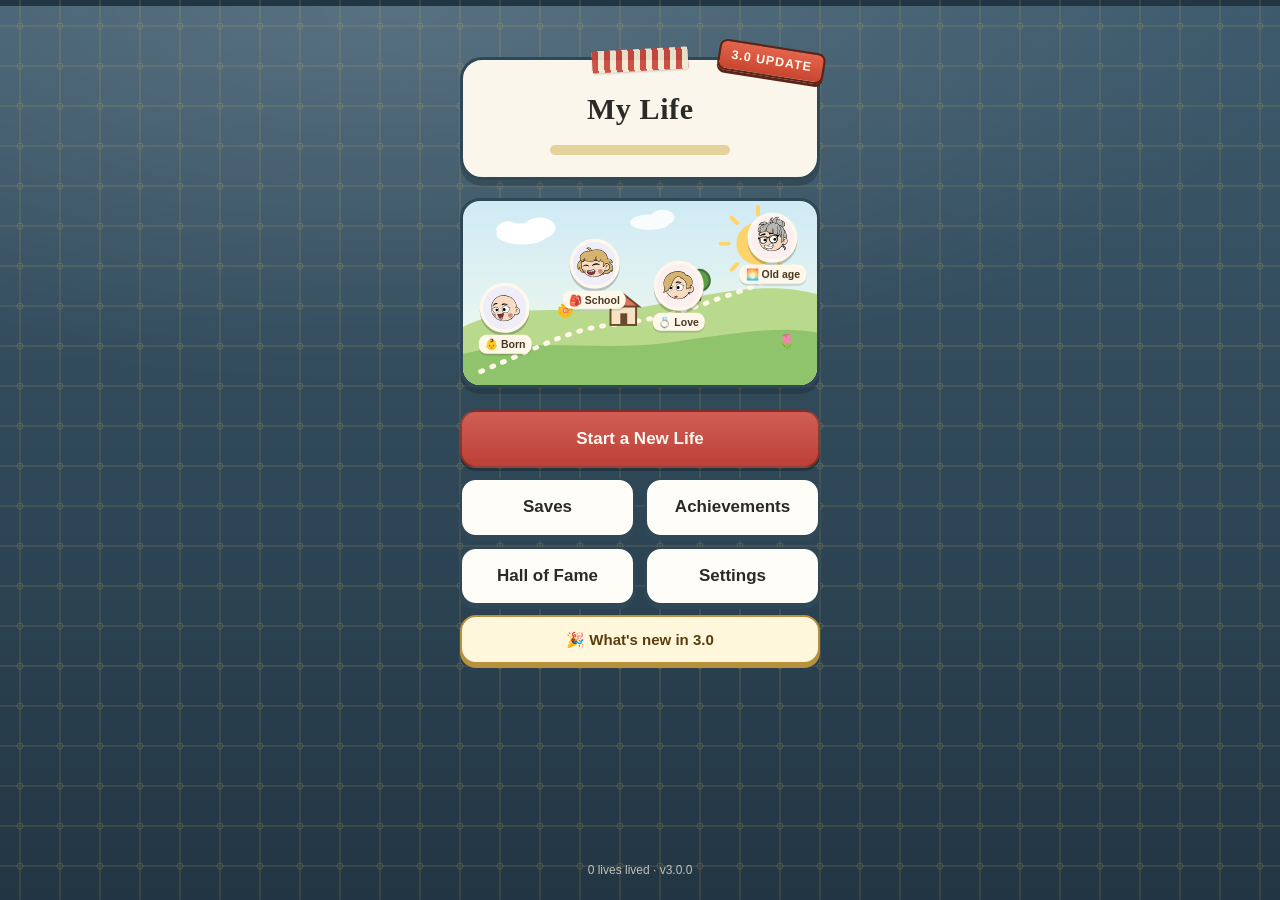
==== commit 19431459: "v3.0: no reruns, consistent family stories, 100+ identity stories, new look and icon - Identity stor" ====
--- a/web/index.html
+++ b/web/index.html
@@ -8,6 +8,7 @@
 <meta name="format-detection" content="telephone=no">
 <title>我的一生 · My Life</title>
 <link rel="stylesheet" href="css/style.css">
+<link rel="stylesheet" href="css/v3.css">
 </head>
 <body>
 <div id="app"></div>
@@ -108,6 +109,9 @@
 <script src="js/events/v20.js"></script>
 <script src="js/events/v21.js"></script>
 <script src="js/events/stories21.js"></script>
+<script src="js/events/v22.js"></script>
+<script src="js/events/id22a.js"></script>
+<script src="js/events/id22b.js"></script>
 <script src="js/events/clean.js"></script>
 <script src="js/games/games.js"></script>
 <script src="js/games/games2.js"></script>
@@ -129,5 +133,6 @@
 <script src="js/ui/ui7.js"></script>
 <script src="js/ui/ui8.js"></script>
 <script src="js/ui/ui9.js"></script>
+<script src="js/ui/ui10.js"></script>
 </body>
 </html>
--- a/web/css/v3.css
+++ b/web/css/v3.css
@@ -0,0 +1,101 @@
+/* ===================== Version 3.0 look ===================== */
+:root { --t-red: #b8322a; --t-ink: #2b3445; --t-gold: #b8913f; --t-grey: #6b6f76; --t-green: #3f7d4e; --t-pink: #c94f80; --t-blue: #2f6fb0; --t-brown: #8a5a3b; }
+.tone-red { --tone: var(--t-red); } .tone-ink { --tone: var(--t-ink); } .tone-gold { --tone: var(--t-gold); } .tone-grey { --tone: var(--t-grey); }
+.tone-green { --tone: var(--t-green); } .tone-pink { --tone: var(--t-pink); } .tone-blue { --tone: var(--t-blue); } .tone-brown { --tone: var(--t-brown); }
+
+/* ---- story cards ---- */
+.veil .modal.v3 { animation: v3pop .32s cubic-bezier(.2, 1.4, .4, 1) both; position: relative; }
+@keyframes v3pop { 0% { transform: translateY(18px) scale(.94) rotate(-.6deg); opacity: 0; } 100% { transform: none; opacity: 1; } }
+.modal.v3 .mh { position: relative; gap: 12px; padding: 14px 16px 12px; flex-wrap: wrap; }
+.modal.v3 .mh .ic { width: 46px; height: 46px; flex: 0 0 46px; display: flex; align-items: center; justify-content: center; font-size: 26px; line-height: 1;
+  border-radius: 50%; background: var(--paper); border: 2.5px solid var(--brown); box-shadow: 0 3px 0 var(--brown), inset 0 0 0 4px rgba(255, 255, 255, .55);
+  transform: rotate(-6deg); animation: v3ic .5s .1s cubic-bezier(.2, 1.6, .4, 1) both; }
+@keyframes v3ic { 0% { transform: scale(.4) rotate(-30deg); } 100% { transform: rotate(-6deg); } }
+.modal.v3 .mh h3 { font-size: 20px; line-height: 1.25; min-width: 0; }
+.modal.v3 .mb .txt { font-size: 16.5px; line-height: 1.8; }
+
+/* lettered options */
+.modal.v3 .mf { counter-reset: v3o; }
+.modal.v3 .mf .opt:not(.solid) { position: relative; padding-left: 48px; min-height: 48px; display: flex; flex-direction: column; justify-content: center; }
+.modal.v3 .mf .opt:not(.solid)::before { counter-increment: v3o; content: counter(v3o, upper-alpha); position: absolute; left: 12px; top: 50%; margin-top: -13px;
+  width: 26px; height: 26px; border-radius: 50%; display: flex; align-items: center; justify-content: center; font: 800 13px/1 var(--round, var(--sans));
+  color: var(--paper2); background: var(--tone, var(--brown)); box-shadow: 0 2px 0 rgba(0, 0, 0, .18); }
+.modal.v3 .mf .opt:not(.solid):active::before { transform: scale(.9); }
+.modal.v3 .deltas .dl { padding: 3px 10px; background: var(--paper); box-shadow: 0 2px 0 currentColor; border-width: 2px; animation: v3chip .35s cubic-bezier(.2, 1.5, .4, 1) both; }
+.modal.v3 .deltas .dl:nth-child(2) { animation-delay: .05s; } .modal.v3 .deltas .dl:nth-child(3) { animation-delay: .1s; } .modal.v3 .deltas .dl:nth-child(4) { animation-delay: .15s; } .modal.v3 .deltas .dl:nth-child(n+5) { animation-delay: .2s; }
+@keyframes v3chip { 0% { transform: translateY(8px) scale(.8); opacity: 0; } 100% { transform: none; opacity: 1; } }
+
+/* identity storylines: a coloured ribbon and an "exclusive" tag */
+.modal.v3.who { border-color: var(--tone); }
+.modal.v3.who .mh { background: linear-gradient(180deg, rgba(0, 0, 0, .0), rgba(0, 0, 0, .0)), var(--paper2); border-bottom: 2px dashed var(--tone); }
+.modal.v3.who .mh::before { content: ""; position: absolute; left: 0; right: 0; top: 0; height: 7px; background: repeating-linear-gradient(135deg, var(--tone) 0 10px, transparent 10px 16px); opacity: .85; }
+.modal.v3.who .mh .ic { border-color: var(--tone); box-shadow: 0 3px 0 var(--tone), inset 0 0 0 4px rgba(255, 255, 255, .55); }
+.modal.v3.who .mh h3 { color: var(--tone); }
+.modal .mh h3 .idtag { display: block; width: max-content; max-width: 100%; margin-top: 5px; font: 800 11.5px/1.3 var(--sans); letter-spacing: .06em; color: var(--paper2);
+  background: var(--tone, var(--red)); padding: 2px 10px 2px 8px; border-radius: 4px 12px 12px 4px; box-shadow: 0 2px 0 rgba(0, 0, 0, .15); }
+
+/* New Year */
+.modal.v3.ny { border-color: #8c1d14; background: linear-gradient(180deg, #fff6e6, #fdebd0); }
+.modal.v3.ny .mh { background: linear-gradient(135deg, #c9342b, #9b1f17); border-bottom: 3px solid #e2b04a; color: #ffe9b0; padding-top: 18px; }
+.modal.v3.ny .mh h3 { color: #ffe9b0; text-shadow: 0 2px 0 rgba(0, 0, 0, .25); }
+.modal.v3.ny .mh .ic { background: #ffe9b0; border-color: #e2b04a; box-shadow: 0 3px 0 #7a160f; }
+.modal.v3.ny .mh::after { content: "🏮"; position: absolute; right: 14px; top: 6px; font-size: 24px; animation: v3sway 2.4s ease-in-out infinite; transform-origin: 50% 0; }
+.modal.v3.ny .mh h3 .idtag { --tone: #e2b04a; color: #5b2416; text-shadow: none; }
+.modal.v3.ny .mb .txt { color: #3a1a12; }
+.modal.v3.ny .mf .opt:not(.solid)::before { background: #c9342b; }
+@keyframes v3sway { 0%, 100% { transform: rotate(-8deg); } 50% { transform: rotate(8deg); } }
+
+/* news clippings & farewells */
+.modal.v3.newsp { background: #f4efe2; }
+.modal.v3.newsp .mh { background: repeating-linear-gradient(0deg, #ece4cf 0 2px, #f4efe2 2px 4px); border-bottom: 3px double #6b5a3a; }
+.modal.v3.newsp .mh h3 { font-family: var(--serif); letter-spacing: .2em; text-transform: uppercase; }
+.modal.v3.sadp .mh { background: linear-gradient(180deg, #3b3d42, #2a2c30); color: #ece8e0; border-bottom: 2px solid #1c1d20; }
+.modal.v3.sadp .mh h3 { color: #ece8e0; }
+.modal.v3.sadp .mh .ic { background: #ece8e0; border-color: #1c1d20; box-shadow: 0 3px 0 #1c1d20; filter: grayscale(.4); }
+.modal.v3.res .mh .ic { animation-name: v3bounce; }
+@keyframes v3bounce { 0% { transform: scale(.3); } 60% { transform: scale(1.15) rotate(4deg); } 100% { transform: rotate(-6deg); } }
+
+/* ---- the journal ---- */
+.hdr .who .ttl { display: flex; flex-wrap: wrap; align-items: center; gap: 6px; white-space: normal; }
+.idchip { display: inline-flex; align-items: center; gap: 3px; font: 800 11.5px/1.2 var(--sans); letter-spacing: .04em; color: var(--paper2); background: var(--tone, var(--red));
+  padding: 3px 9px 3px 7px; border-radius: 999px; box-shadow: 0 2px 0 rgba(0, 0, 0, .18); animation: v3chip .4s cubic-bezier(.2, 1.5, .4, 1) both; white-space: nowrap; }
+.diary p.newsln { font-size: 13.5px; line-height: 1.55; color: var(--ink2); background: rgba(120, 100, 60, .08); border-left: 3px double var(--ink3); padding: 4px 8px; margin: 6px 0; border-radius: 0 6px 6px 0; font-family: var(--serif); }
+.diary p.nyln { border-left: 3px solid #c9342b; padding-left: 8px; }
+.diary .yr h4 .a { position: relative; }
+.pencilrow .pencil { position: relative; overflow: hidden; }
+.pencilrow .pencil::after { content: ""; position: absolute; top: 0; bottom: 0; width: 40%; left: -60%; background: linear-gradient(100deg, transparent, rgba(255, 255, 255, .35), transparent); transform: skewX(-20deg); animation: v3shine 4.5s ease-in-out infinite; pointer-events: none; }
+.pencilrow .pencil:disabled::after { display: none; }
+@keyframes v3shine { 0%, 70% { left: -60%; } 100% { left: 130%; } }
+.tabs .tab { transition: transform .12s ease; }
+.tabs .tab:active { transform: translateY(2px) scale(.97); }
+
+/* ---- start screen ---- */
+.start.v3start .title { position: relative; }
+.start .v3badge { position: absolute; right: -8px; top: -14px; transform: rotate(9deg); background: linear-gradient(180deg, #e5644c, #c84530); color: #fff8ea; font: 900 12.5px/1 var(--sans);
+  letter-spacing: .08em; padding: 7px 11px; border-radius: 8px; border: 2px solid #5b2416; box-shadow: 0 3px 0 #5b2416; animation: v3wob 3s ease-in-out infinite; z-index: 2; }
+@keyframes v3wob { 0%, 100% { transform: rotate(9deg); } 50% { transform: rotate(4deg) scale(1.05); } }
+.start .wnbtn { font-size: 15px; padding: 11px; background: #fff7dc; border-color: #b8913f; box-shadow: 0 4px 0 #b8913f; color: #5a3d0c; }
+.start .hero .hav, .start .hero [class*="hav"] { animation: v3bob 3.2s ease-in-out infinite; }
+.start .hero > *:nth-child(2n) .hav { animation-delay: -1.1s; } .start .hero > *:nth-child(3n) .hav { animation-delay: -2.2s; }
+@keyframes v3bob { 0%, 100% { transform: translateY(0); } 50% { transform: translateY(-5px); } }
+
+/* what's new */
+.modal.wnm { max-width: 440px; }
+.wnew { display: flex; flex-direction: column; gap: 10px; }
+.wnew .wn { display: flex; gap: 12px; align-items: flex-start; padding: 10px 12px; border-radius: 14px; background: var(--paper); border: 2px solid var(--grid2); animation: v3chip .4s both; }
+.wnew .wn:nth-child(2) { animation-delay: .04s; } .wnew .wn:nth-child(3) { animation-delay: .08s; } .wnew .wn:nth-child(4) { animation-delay: .12s; } .wnew .wn:nth-child(5) { animation-delay: .16s; } .wnew .wn:nth-child(6) { animation-delay: .2s; } .wnew .wn:nth-child(7) { animation-delay: .24s; } .wnew .wn:nth-child(8) { animation-delay: .28s; }
+.wnew .wi { font-size: 24px; width: 40px; height: 40px; flex: 0 0 40px; display: flex; align-items: center; justify-content: center; border-radius: 50%; background: var(--paper2); border: 2px solid var(--brown); }
+.wnew b { display: block; font-family: var(--serif); font-size: 15.5px; margin-bottom: 2px; }
+.wnew p { margin: 0; font-size: 13.5px; line-height: 1.6; color: var(--ink2); }
+
+/* wizard: origins with their own storyline */
+.tal b .stag { display: inline-block; margin-left: 6px; vertical-align: 2px; font: 800 10.5px/1 var(--sans); color: #5a3d0c; background: #f6e3a6; border: 1.5px solid #b8913f; padding: 3px 6px; border-radius: 6px; letter-spacing: .04em; }
+
+/* naming: who the parents are */
+.npar { display: flex; gap: 8px; margin-bottom: 10px; flex-wrap: wrap; }
+.npar .np { flex: 1 1 0; min-width: 120px; padding: 8px 10px; border-radius: 12px; font-weight: 700; font-size: 14px; background: var(--paper); border: 2px solid var(--grid2); text-align: center; }
+.npar .np-d { border-color: #6c9ad1; color: #2f5f96; } .npar .np-m { border-color: #e08fae; color: #a83d66; }
+
+@media (prefers-reduced-motion: reduce) {
+  .veil .modal.v3, .modal.v3 .mh .ic, .idchip, .modal.v3 .deltas .dl, .start .v3badge, .pencilrow .pencil::after, .modal.v3.ny .mh::after, .wnew .wn, .start .hero .hav { animation: none !important; }
+}
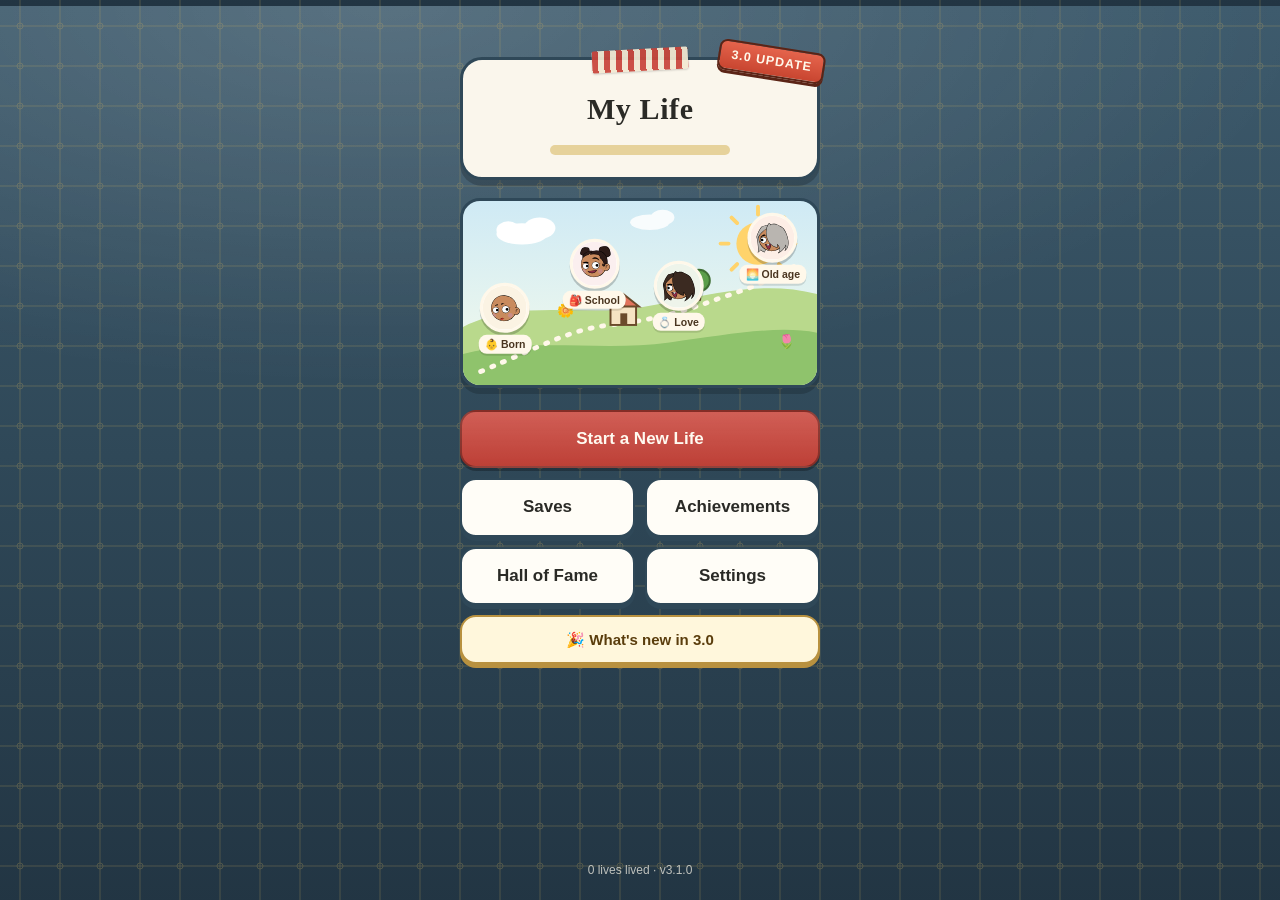
==== commit 714b196c: "v3.1: an exclusive event library for every one of the 60 origins - New origin event database (odb.js" ====
--- a/web/index.html
+++ b/web/index.html
@@ -112,6 +112,13 @@
 <script src="js/events/v22.js"></script>
 <script src="js/events/id22a.js"></script>
 <script src="js/events/id22b.js"></script>
+<script src="js/events/odb.js"></script>
+<script src="js/events/odb1.js"></script>
+<script src="js/events/odb2.js"></script>
+<script src="js/events/odb3.js"></script>
+<script src="js/events/odb4.js"></script>
+<script src="js/events/odb5.js"></script>
+<script src="js/events/odb6.js"></script>
 <script src="js/events/clean.js"></script>
 <script src="js/games/games.js"></script>
 <script src="js/games/games2.js"></script>
--- a/web/css/v3.css
+++ b/web/css/v3.css
@@ -99,3 +99,9 @@
 @media (prefers-reduced-motion: reduce) {
   .veil .modal.v3, .modal.v3 .mh .ic, .idchip, .modal.v3 .deltas .dl, .start .v3badge, .pencilrow .pencil::after, .modal.v3.ny .mh::after, .wnew .wn, .start .hero .hav { animation: none !important; }
 }
+
+/* ending: origin verdict */
+.ovcard { border: 2.5px solid var(--red) !important; background: linear-gradient(180deg, #fff8ea, var(--paper2)) !important; }
+.ovcard .ovt { font-family: var(--serif); font-size: 22px; font-weight: 700; color: var(--red); letter-spacing: .08em; margin: 2px 0 6px; }
+.ovcard .ovd { margin: 0 0 6px; font-size: 14.5px; line-height: 1.7; }
+.ovcard .ovn { color: var(--ink3); font-size: 12px; }
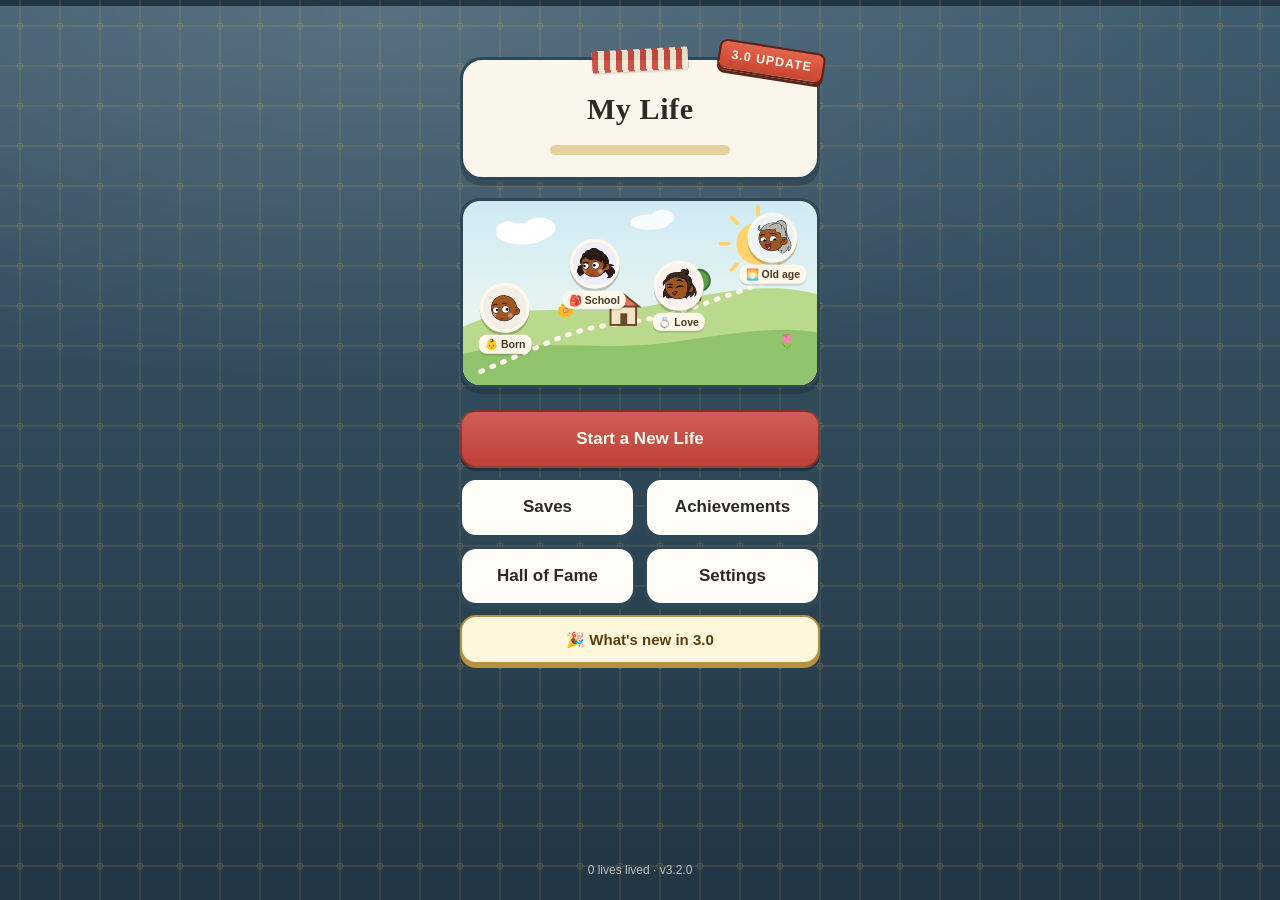
==== commit e76ac7b2: "v3.2: spies run real missions instead of quizzes; dozens of new endings; reliable IPA builds - Spy i" ====
--- a/web/index.html
+++ b/web/index.html
@@ -119,6 +119,8 @@
 <script src="js/events/odb4.js"></script>
 <script src="js/events/odb5.js"></script>
 <script src="js/events/odb6.js"></script>
+<script src="js/events/spy22.js"></script>
+<script src="js/events/endings3.js"></script>
 <script src="js/events/clean.js"></script>
 <script src="js/games/games.js"></script>
 <script src="js/games/games2.js"></script>
--- a/web/css/v3.css
+++ b/web/css/v3.css
@@ -105,3 +105,5 @@
 .ovcard .ovt { font-family: var(--serif); font-size: 22px; font-weight: 700; color: var(--red); letter-spacing: .08em; margin: 2px 0 6px; }
 .ovcard .ovd { margin: 0 0 6px; font-size: 14.5px; line-height: 1.7; }
 .ovcard .ovn { color: var(--ink3); font-size: 12px; }
+.galcard { display: flex; align-items: center; justify-content: space-between; gap: 8px; font-weight: 700; font-size: 14px; padding: 10px 14px !important; }
+.galcard .newend { background: #e5644c; color: #fff8ea; padding: 3px 10px; border-radius: 999px; font-size: 12px; animation: v3wob 2s ease-in-out infinite; }
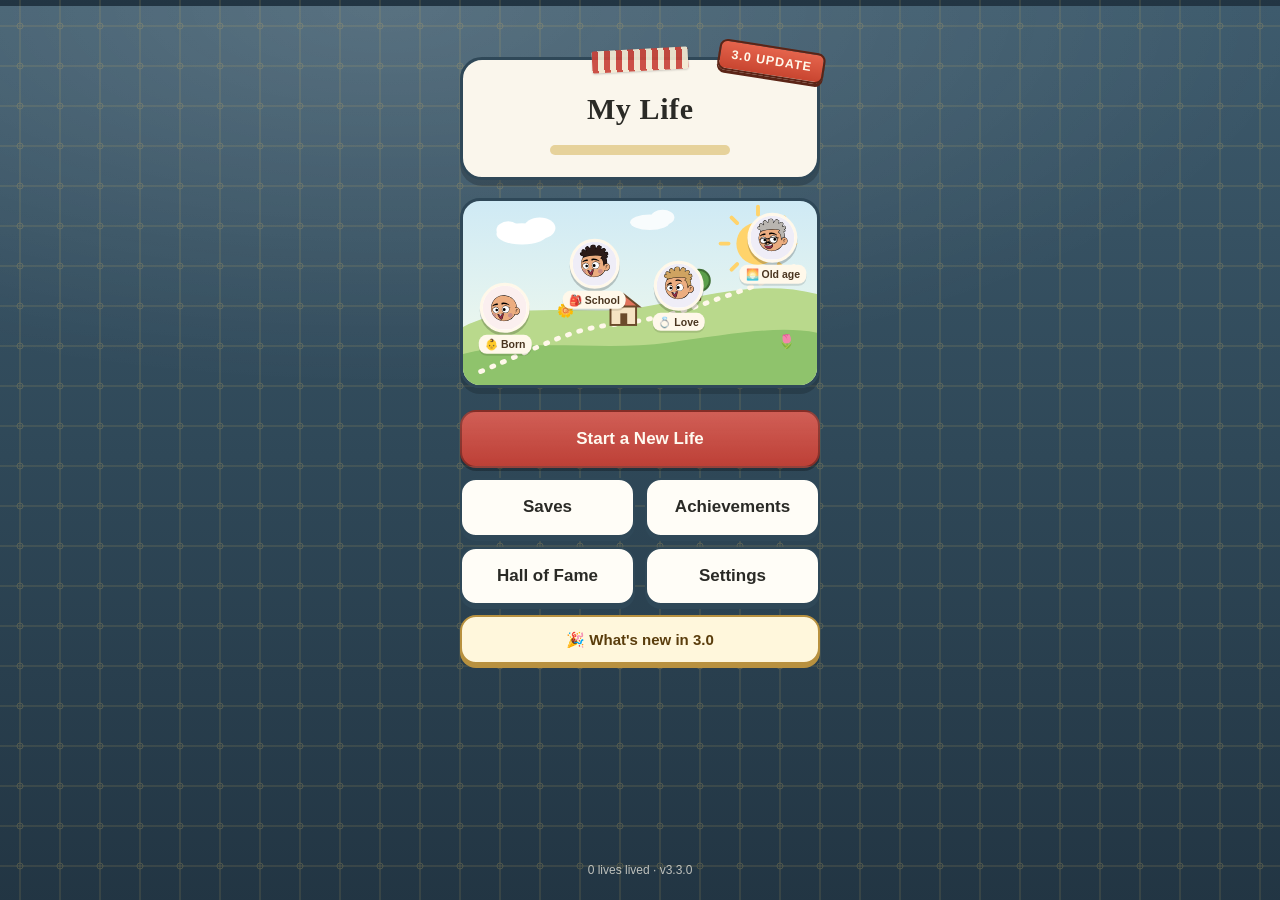
==== commit 781ac8d6: "v3.3: outcomes always change something; surnames/adoption/IVF choices; open romance; four top dynast" ====
--- a/web/index.html
+++ b/web/index.html
@@ -119,9 +119,14 @@
 <script src="js/events/odb4.js"></script>
 <script src="js/events/odb5.js"></script>
 <script src="js/events/odb6.js"></script>
+<script src="js/events/dyn33.js"></script>
+<script src="js/events/life33.js"></script>
 <script src="js/events/spy22.js"></script>
 <script src="js/events/endings3.js"></script>
+<script src="js/events/ending33.js"></script>
+<script src="js/events/v33.js"></script>
 <script src="js/events/clean.js"></script>
+<script src="js/events/effects.js"></script>
 <script src="js/games/games.js"></script>
 <script src="js/games/games2.js"></script>
 <script src="js/ui/avatar.js"></script>
@@ -143,5 +148,6 @@
 <script src="js/ui/ui8.js"></script>
 <script src="js/ui/ui9.js"></script>
 <script src="js/ui/ui10.js"></script>
+<script src="js/ui/ui11.js"></script>
 </body>
 </html>
--- a/web/css/v3.css
+++ b/web/css/v3.css
@@ -107,3 +107,37 @@
 .ovcard .ovn { color: var(--ink3); font-size: 12px; }
 .galcard { display: flex; align-items: center; justify-content: space-between; gap: 8px; font-weight: 700; font-size: 14px; padding: 10px 14px !important; }
 .galcard .newend { background: #e5644c; color: #fff8ea; padding: 3px 10px; border-radius: 999px; font-size: 12px; animation: v3wob 2s ease-in-out infinite; }
+
+/* ===== 3.3 ending page ===== */
+.v3end { display: flex; flex-direction: column; gap: 12px; margin: 12px 0; }
+.v3e h5 { margin-bottom: 8px; }
+.album { display: flex; flex-wrap: wrap; gap: 10px 8px; justify-content: center; padding: 4px 0 2px; }
+.apol { background: #fffdf6; padding: 6px 6px 4px; border-radius: 3px; box-shadow: 0 3px 8px rgba(0, 0, 0, .18); width: 92px; }
+.apol .aph { width: 80px; height: 80px; border-radius: 2px; overflow: hidden; background: #e9eef5; }
+.apol .aph svg { width: 100%; height: 100%; display: block; }
+.apol .acap { text-align: center; font: 600 12px/1.6 var(--serif); color: #5a4a3a; }
+.kws { display: flex; gap: 8px; justify-content: center; flex-wrap: wrap; }
+.kwd { font: 800 18px/1 var(--serif); padding: 10px 16px; border-radius: 12px; background: var(--paper); border: 2.5px solid var(--red); color: var(--red); transform: rotate(-2deg); }
+.kwd:nth-child(2) { transform: rotate(2deg); border-color: var(--t-blue); color: var(--t-blue); }
+.kwd:nth-child(3) { transform: rotate(-1deg); border-color: var(--t-green); color: var(--t-green); }
+.hls { display: flex; flex-direction: column; gap: 8px; }
+.hlx { display: flex; gap: 10px; align-items: flex-start; }
+.hlx .hi { font-size: 20px; width: 34px; height: 34px; flex: 0 0 34px; display: flex; align-items: center; justify-content: center; border-radius: 50%; background: var(--paper); border: 2px solid var(--grid2); }
+.hlx b { display: block; font-size: 13.5px; }
+.hlx span { font-size: 13px; color: var(--ink2); line-height: 1.5; }
+.vos { display: flex; flex-direction: column; gap: 10px; }
+.vox { display: flex; gap: 10px; align-items: center; }
+.vox .va { width: 44px; height: 44px; flex: 0 0 44px; border-radius: 50%; overflow: hidden; background: #e9eef5; border: 2px solid var(--grid2); }
+.vox .va svg { width: 100%; height: 100%; }
+.vox .vq { font-family: var(--serif); font-size: 15px; line-height: 1.55; }
+.vox small { color: var(--ink3); }
+.crv { color: var(--ink2); }
+.lgd { display: flex; gap: 12px; font-size: 12px; color: var(--ink3); margin: 2px 0 8px; }
+.lgd .k1 { color: #2f6fb0; font-weight: 700; } .lgd .k2 { color: #e5644c; font-weight: 700; }
+.recs { display: grid; grid-template-columns: 1fr; gap: 6px; }
+.rec { display: flex; justify-content: space-between; font-size: 13.5px; padding: 6px 10px; border-radius: 10px; background: var(--paper); }
+.nums { display: grid; grid-template-columns: repeat(3, 1fr); gap: 8px; }
+.nm { text-align: center; padding: 8px 4px; border-radius: 12px; background: var(--paper); border: 2px solid var(--grid2); }
+.nm b { display: block; font: 800 17px/1.3 var(--serif); }
+.nm span { font-size: 11.5px; color: var(--ink3); }
+.regs { margin: 0; padding-left: 18px; font-size: 14px; line-height: 1.8; }
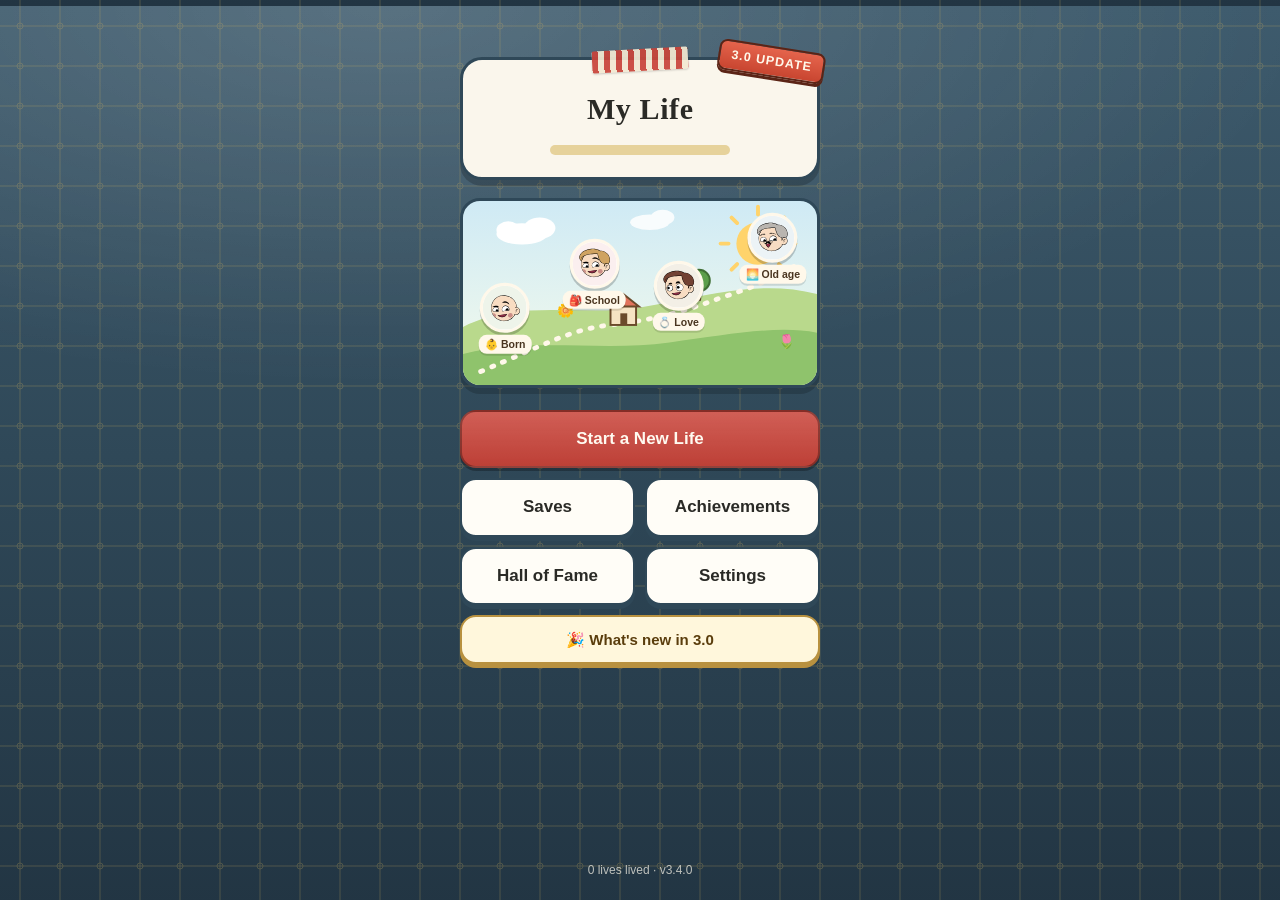
==== commit d7bca037: "v3.4: fix the boxed name on the journal; free surname+name on the naming card; sibling rivalry; the " ====
--- a/web/index.html
+++ b/web/index.html
@@ -121,6 +121,7 @@
 <script src="js/events/odb6.js"></script>
 <script src="js/events/dyn33.js"></script>
 <script src="js/events/life33.js"></script>
+<script src="js/events/kids33.js"></script>
 <script src="js/events/spy22.js"></script>
 <script src="js/events/endings3.js"></script>
 <script src="js/events/ending33.js"></script>
--- a/web/css/v3.css
+++ b/web/css/v3.css
@@ -135,9 +135,17 @@
 .lgd { display: flex; gap: 12px; font-size: 12px; color: var(--ink3); margin: 2px 0 8px; }
 .lgd .k1 { color: #2f6fb0; font-weight: 700; } .lgd .k2 { color: #e5644c; font-weight: 700; }
 .recs { display: grid; grid-template-columns: 1fr; gap: 6px; }
-.rec { display: flex; justify-content: space-between; font-size: 13.5px; padding: 6px 10px; border-radius: 10px; background: var(--paper); }
+.recs .rec { display: flex; justify-content: space-between; font-size: 13.5px; padding: 6px 10px; border-radius: 10px; background: var(--paper); }
 .nums { display: grid; grid-template-columns: repeat(3, 1fr); gap: 8px; }
-.nm { text-align: center; padding: 8px 4px; border-radius: 12px; background: var(--paper); border: 2px solid var(--grid2); }
-.nm b { display: block; font: 800 17px/1.3 var(--serif); }
-.nm span { font-size: 11.5px; color: var(--ink3); }
+.nums .lnm { text-align: center; padding: 8px 4px; border-radius: 12px; background: var(--paper); border: 2px solid var(--grid2); }
+.nums .lnm b { display: block; font: 800 17px/1.3 var(--serif); }
+.nums .lnm span { font-size: 11.5px; color: var(--ink3); }
 .regs { margin: 0; padding-left: 18px; font-size: 14px; line-height: 1.8; }
+/* naming card */
+.nclab { font-size: 12.5px; font-weight: 800; color: var(--ink3); margin: 8px 0 4px; letter-spacing: .08em; }
+.ncrow .ncs { width: 100%; font-family: var(--serif); font-size: 20px; font-weight: 700; text-align: center; }
+.ncchips { display: flex; flex-wrap: wrap; gap: 6px; margin: 6px 0 4px; }
+.ncchips .sug { font-size: 12.5px; }
+.ncg { font-family: var(--serif); font-size: 18px; }
+.ncrow2 { display: flex; justify-content: space-between; align-items: center; margin-top: 8px; }
+.ncprev { margin-top: 10px; text-align: center; font: 700 20px/1.4 var(--serif); color: var(--red); min-height: 28px; letter-spacing: .08em; }
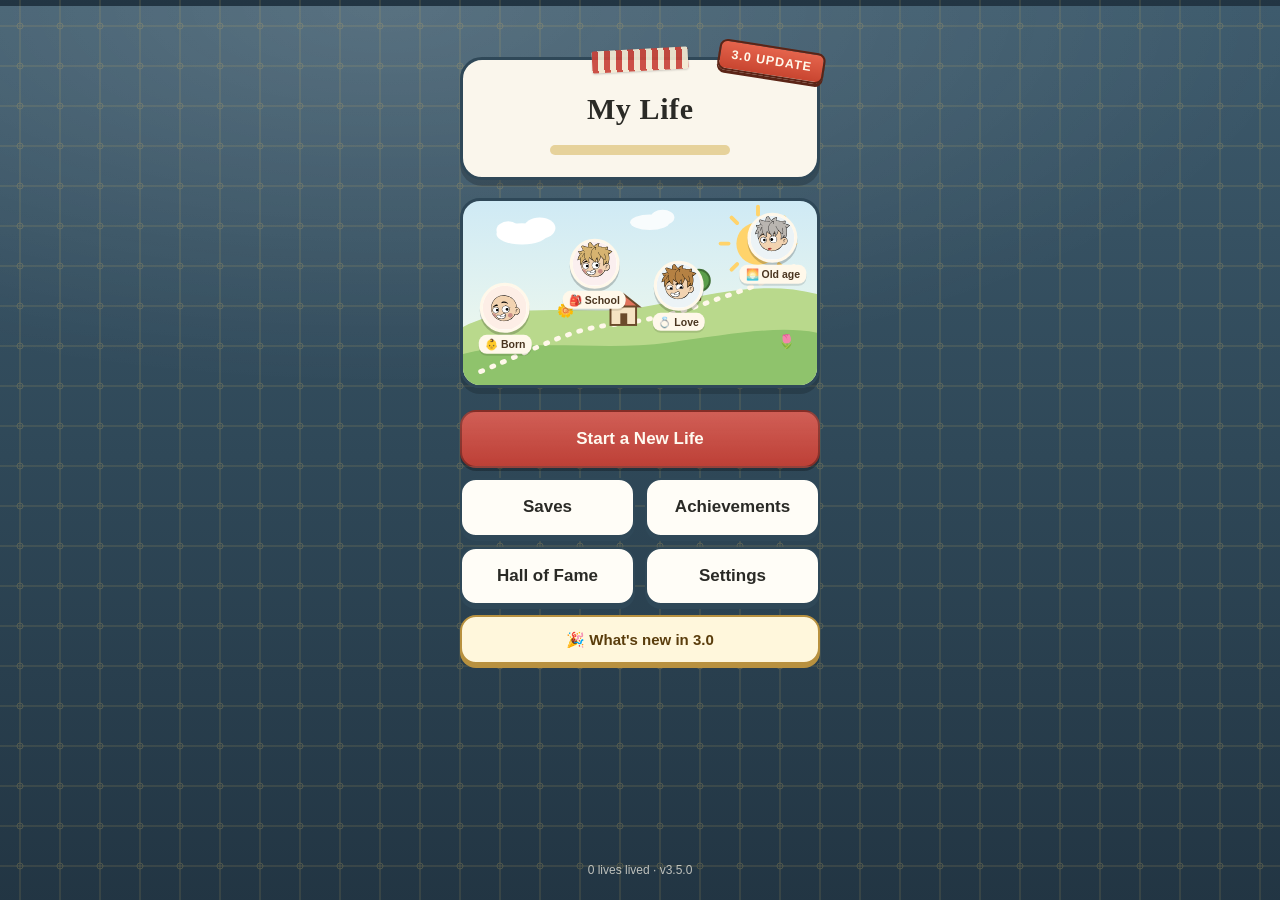
==== commit 705c34f0: "v3.5: rival-country children, single nationality + mixed avatars, wealth card and hide toggle, court" ====
--- a/web/index.html
+++ b/web/index.html
@@ -122,6 +122,7 @@
 <script src="js/events/dyn33.js"></script>
 <script src="js/events/life33.js"></script>
 <script src="js/events/kids33.js"></script>
+<script src="js/events/fam34.js"></script>
 <script src="js/events/spy22.js"></script>
 <script src="js/events/endings3.js"></script>
 <script src="js/events/ending33.js"></script>
@@ -150,5 +151,6 @@
 <script src="js/ui/ui9.js"></script>
 <script src="js/ui/ui10.js"></script>
 <script src="js/ui/ui11.js"></script>
+<script src="js/ui/ui12.js"></script>
 </body>
 </html>
--- a/web/css/v3.css
+++ b/web/css/v3.css
@@ -149,3 +149,11 @@
 .ncg { font-family: var(--serif); font-size: 18px; }
 .ncrow2 { display: flex; justify-content: space-between; align-items: center; margin-top: 8px; }
 .ncprev { margin-top: 10px; text-align: center; font: 700 20px/1.4 var(--serif); color: var(--red); min-height: 28px; letter-spacing: .08em; }
+/* money: eye toggle and "what it buys" */
+.purse2 .money { position: relative; cursor: pointer; display: inline-flex; align-items: center; gap: 4px; }
+.purse2 .money .eye { border: 0; background: transparent; font-size: 15px; padding: 0 2px; margin-left: 2px; line-height: 1; cursor: pointer; opacity: .75; }
+.purse2 .money.hid { letter-spacing: .12em; }
+.wsays .wtot { text-align: center; font: 800 28px/1.2 var(--serif); color: var(--red); }
+.wsays .wsub { text-align: center; font-size: 12px; color: var(--ink3); margin-bottom: 10px; }
+.wsays .wsx { display: flex; gap: 10px; align-items: center; padding: 8px 10px; margin: 6px 0; border-radius: 12px; background: var(--paper); border: 2px solid var(--grid2); font-size: 14px; font-weight: 600; }
+.wsays .wsx span:first-child { font-size: 20px; }
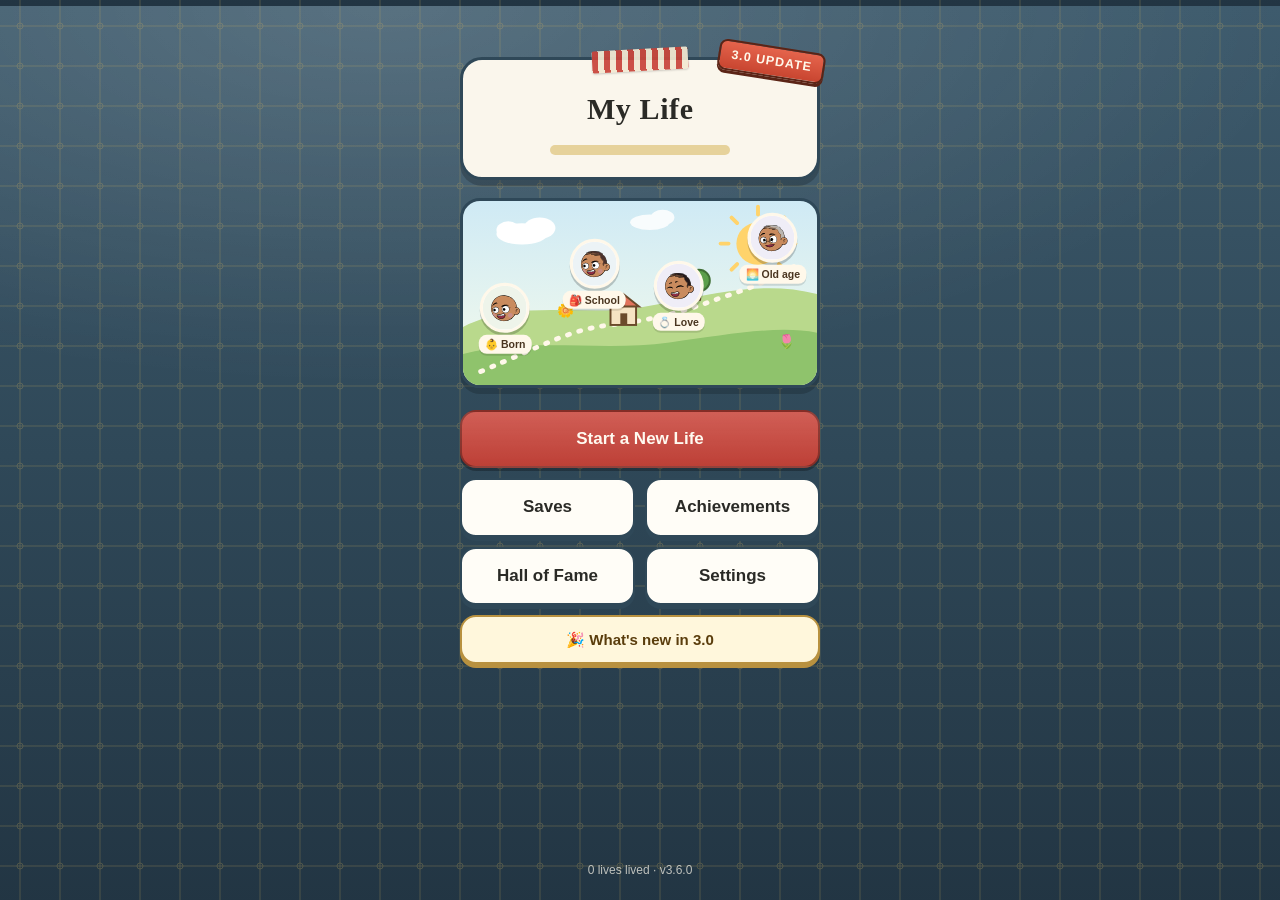
==== commit 9e09f14c: "v3.6: fewer children in uniform with ranks on profile, child life records, secret vs legitimate chil" ====
--- a/web/index.html
+++ b/web/index.html
@@ -123,6 +123,7 @@
 <script src="js/events/life33.js"></script>
 <script src="js/events/kids33.js"></script>
 <script src="js/events/fam34.js"></script>
+<script src="js/events/fam35.js"></script>
 <script src="js/events/spy22.js"></script>
 <script src="js/events/endings3.js"></script>
 <script src="js/events/ending33.js"></script>
--- a/web/css/v3.css
+++ b/web/css/v3.css
@@ -157,3 +157,4 @@
 .wsays .wsub { text-align: center; font-size: 12px; color: var(--ink3); margin-bottom: 10px; }
 .wsays .wsx { display: flex; gap: 10px; align-items: center; padding: 8px 10px; margin: 6px 0; border-radius: 12px; background: var(--paper); border: 2px solid var(--grid2); font-size: 14px; font-weight: 600; }
 .wsays .wsx span:first-child { font-size: 20px; }
+.label.oband { margin: 14px 2px 6px; font-weight: 700; letter-spacing: .5px; color: var(--ink2); border-bottom: 1px dashed rgba(0,0,0,.15); padding-bottom: 4px; }
